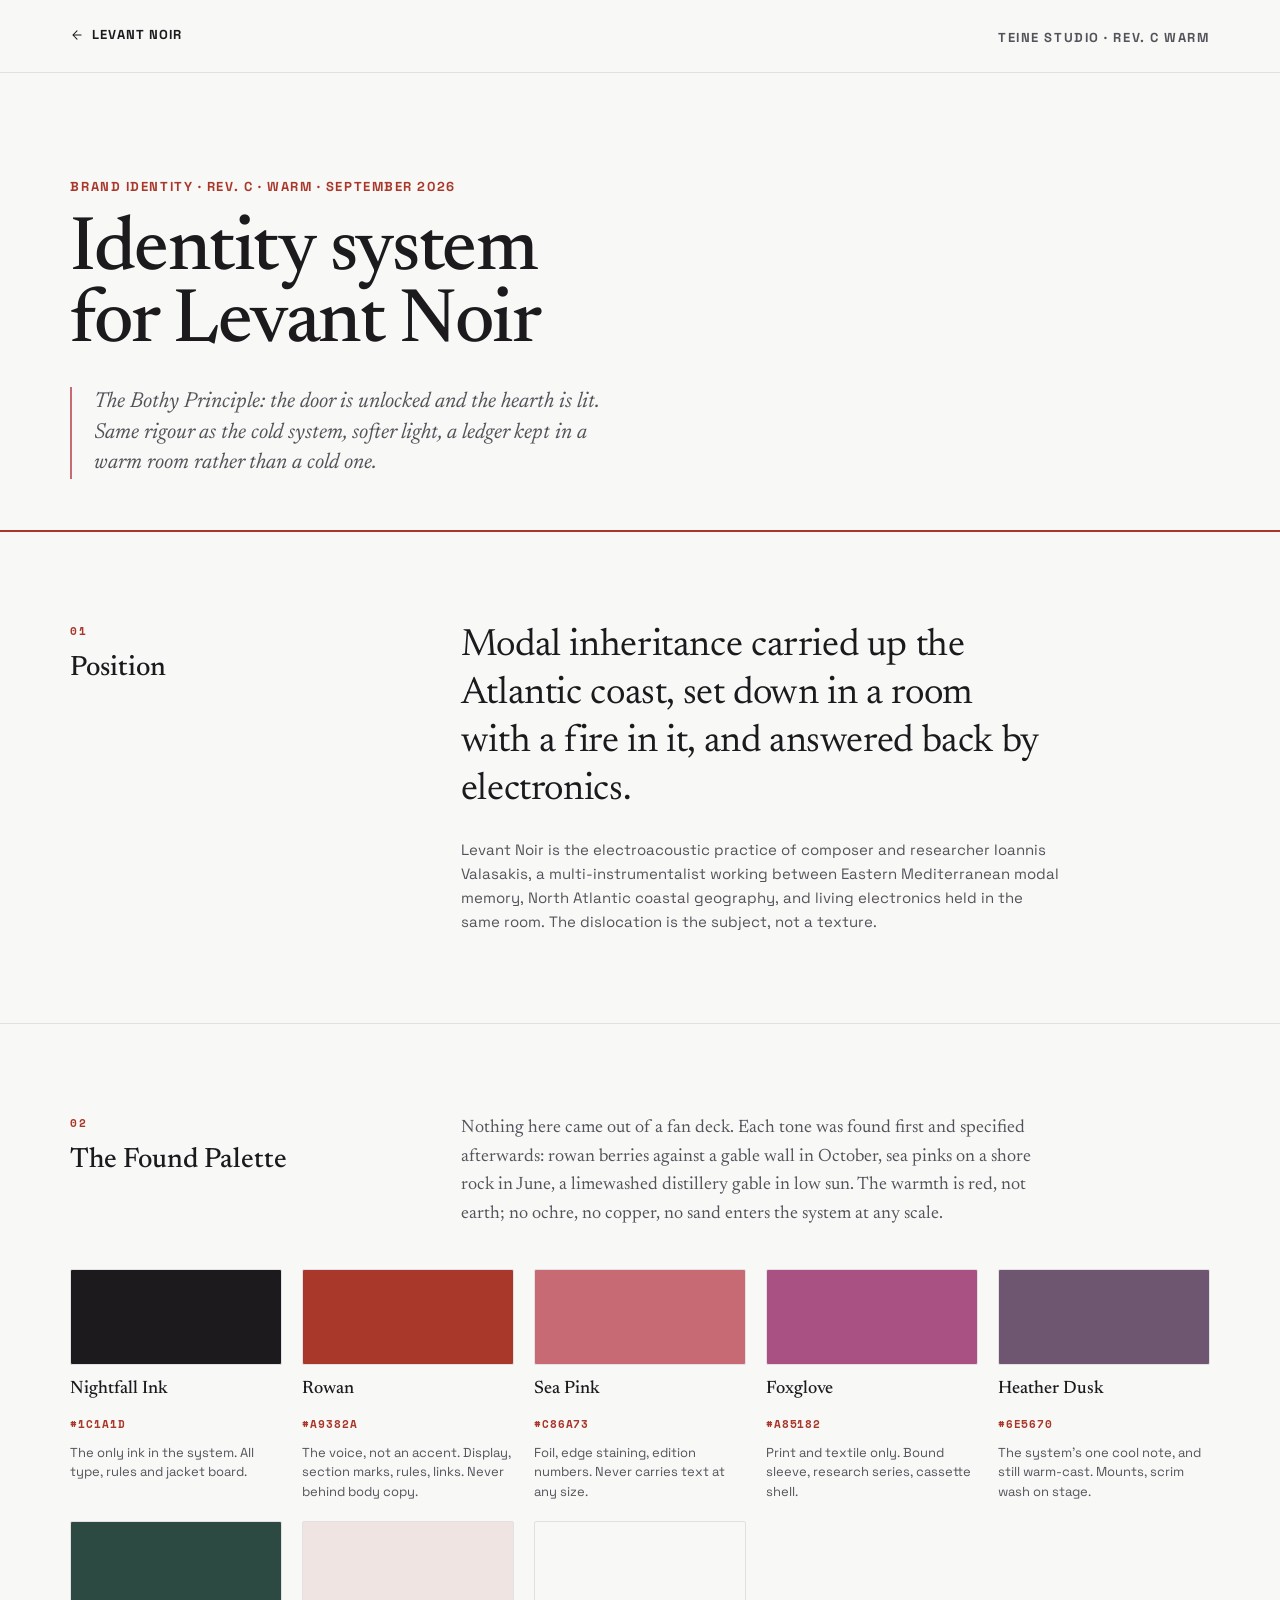
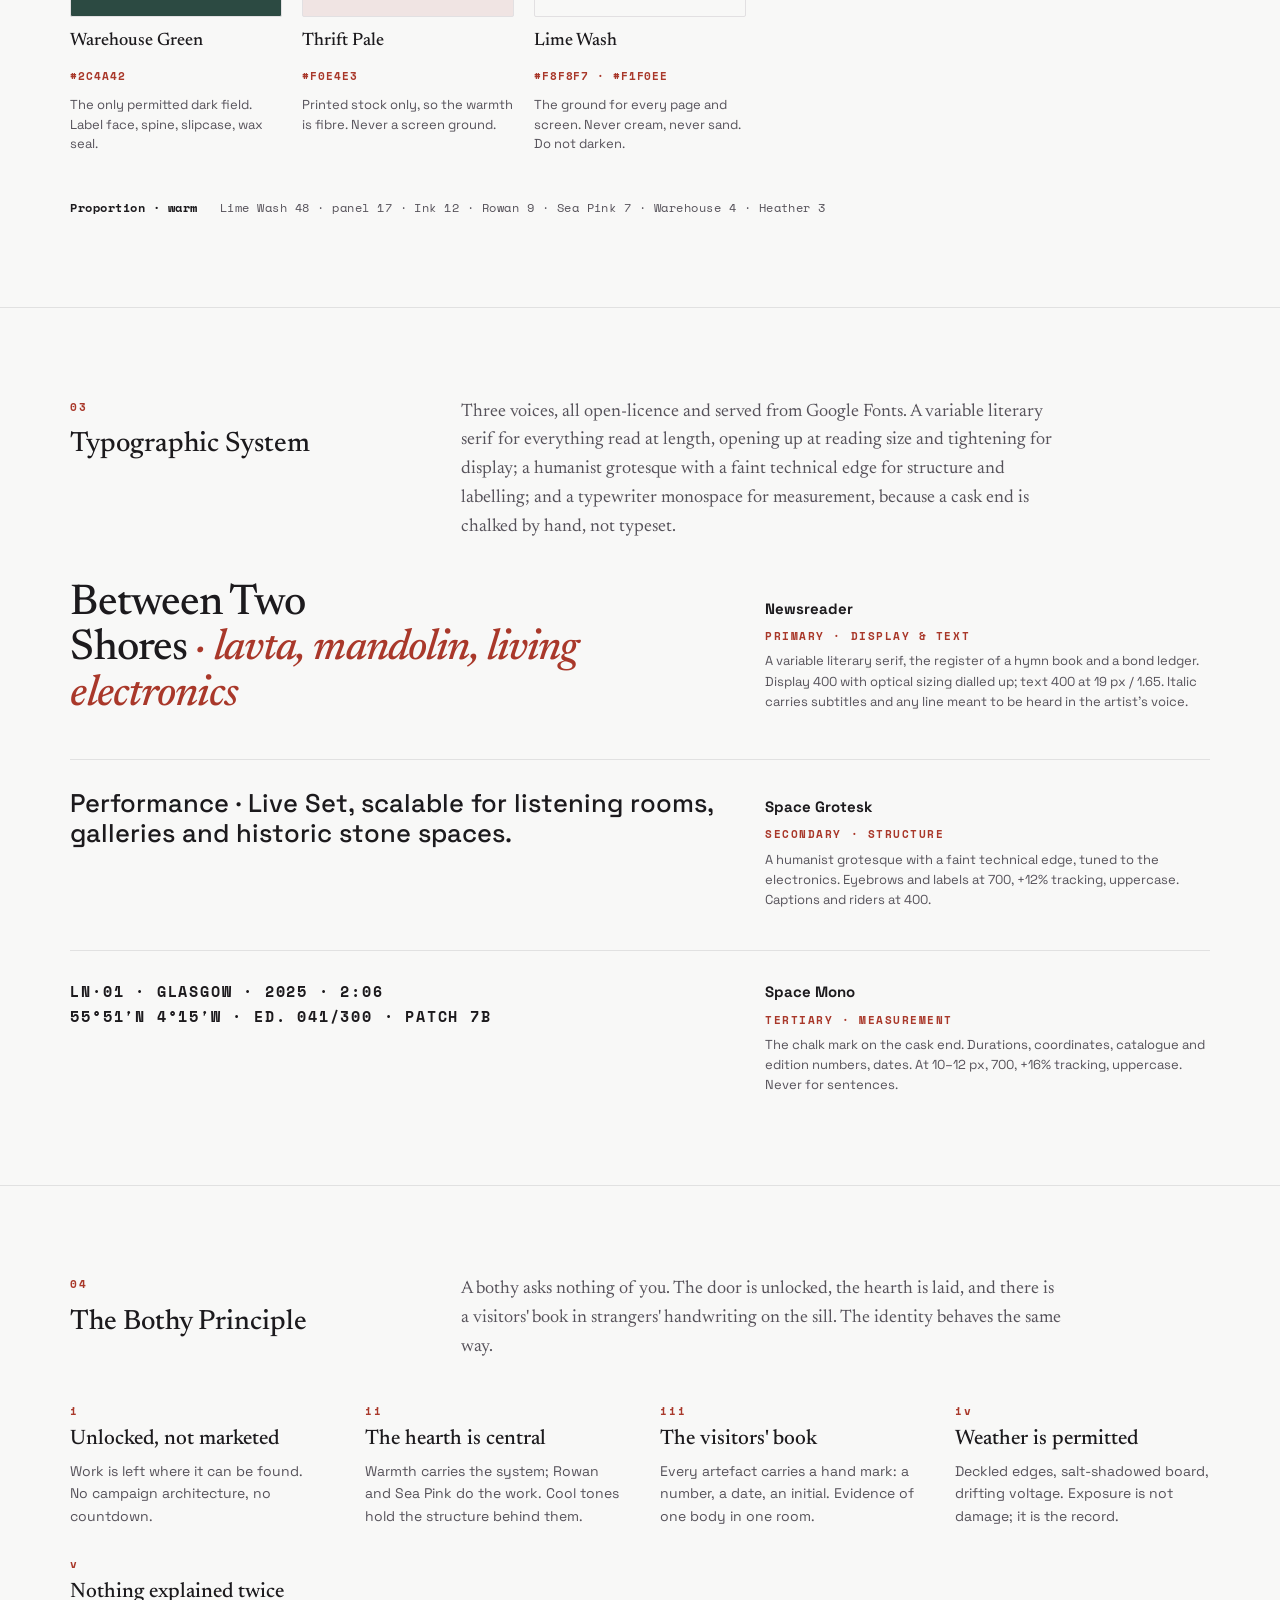
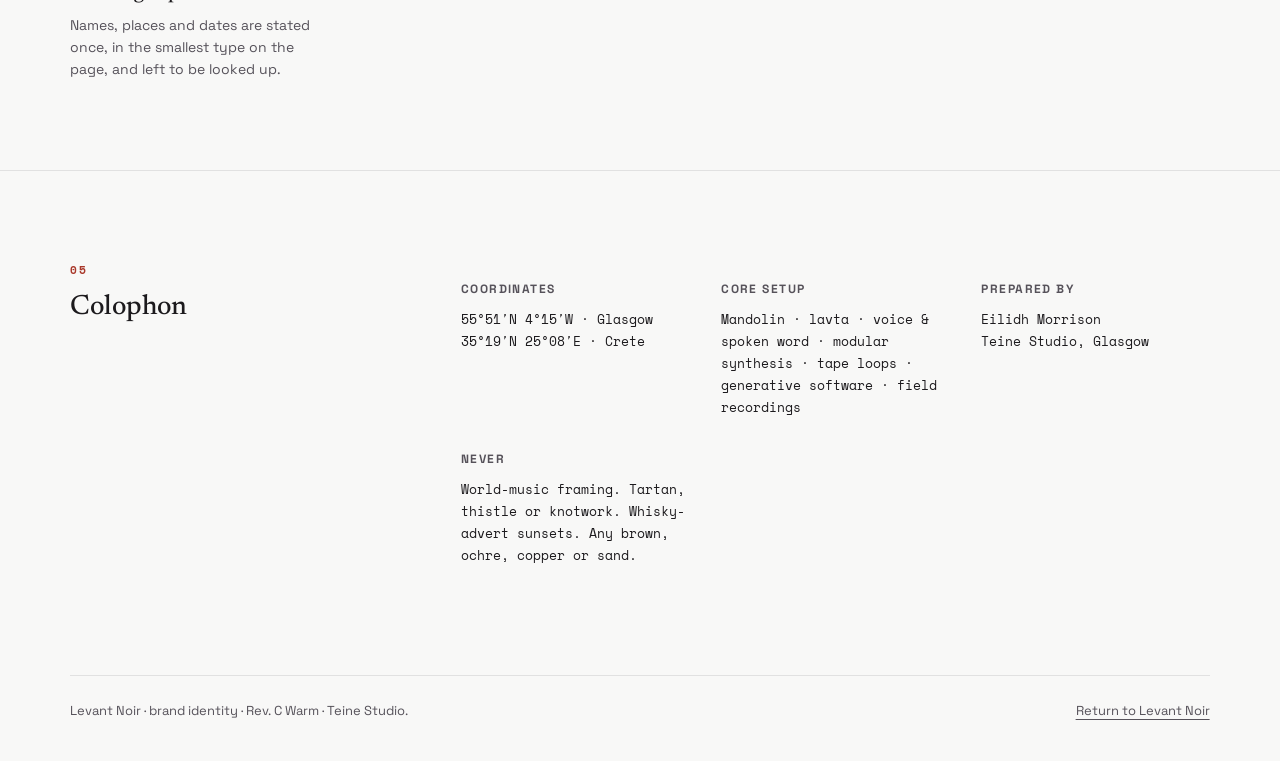
==== brand.html @ 740f7a48 "Rework identity to Teine "Rev. C Warm": palette, type, and copy Visual system (css/site.css): - Repl" ====
<!DOCTYPE html>
<html lang="en">
<head>
  <meta charset="UTF-8">
  <meta name="viewport" content="width=device-width, initial-scale=1">
  <title>Brand Identity · Rev. C Warm · Levant Noir · Teine Studio</title>
  <meta name="description" content="The Levant Noir visual identity, Rev. C 'Warm', by Teine Studio, Glasgow: the Found Palette, the typographic system, and the Bothy Principle.">
  <meta name="theme-color" content="#f8f8f7">
  <link rel="icon" href="favicon.svg" type="image/svg+xml">
  <link rel="preconnect" href="https://fonts.googleapis.com">
  <link rel="preconnect" href="https://fonts.gstatic.com" crossorigin>
  <link rel="stylesheet" href="https://fonts.googleapis.com/css2?family=Newsreader:ital,opsz,wght@0,6..72,300;0,6..72,400;0,6..72,500;1,6..72,300;1,6..72,400&family=Space+Grotesk:wght@400;500;700&family=Space+Mono:wght@400;700&display=swap">
  <link rel="stylesheet" href="css/site.css?v=5">
  <style>
    .page-brand {
      min-height: 100vh;
      display: flex;
      flex-direction: column;
    }
    .brand-header {
      padding: 24px var(--gutter);
      display: flex;
      justify-content: space-between;
      align-items: baseline;
      border-bottom: 1px solid var(--rule-subtle);
    }
    .brand-back {
      font-family: var(--sans);
      font-size: 13px;
      font-weight: 700;
      letter-spacing: 0.08em;
      text-transform: uppercase;
      display: inline-flex;
      align-items: center;
      gap: 8px;
      transition: color 0.25s ease;
    }
    .brand-back:hover { color: var(--rowan); }

    .brand-hero {
      max-width: var(--max-width);
      width: 100%;
      margin: 0 auto;
      padding: clamp(56px, 8vw, 104px) var(--gutter) clamp(36px, 4vw, 56px);
      border-bottom: 2px solid var(--rowan);
    }
    .brand-hero__title {
      font-size: clamp(40px, 6vw, 84px);
      font-weight: 500;
      line-height: 0.94;
      letter-spacing: -0.02em;
      margin-top: 18px;
      max-width: 16ch;
    }
    .brand-hero__principle {
      font-family: var(--serif);
      font-style: italic;
      font-size: clamp(19px, 1.7vw, 24px);
      line-height: 1.4;
      color: var(--ink-soft);
      max-width: 46ch;
      margin-top: 28px;
      padding-left: 22px;
      border-left: 2px solid var(--sea-pink);
    }

    .brand-section {
      max-width: var(--max-width);
      width: 100%;
      margin: 0 auto;
      padding: clamp(56px, 7vw, 96px) var(--gutter);
      display: grid;
      grid-template-columns: repeat(12, minmax(0, 1fr));
      column-gap: 32px;
      row-gap: 40px;
      border-bottom: 1px solid var(--rule-subtle);
    }
    .brand-section__aside {
      grid-column: 1 / span 3;
      display: flex;
      flex-direction: column;
      gap: 12px;
    }
    .brand-section__aside .num {
      font-family: var(--mono);
      font-size: 11px;
      font-weight: 700;
      letter-spacing: 0.16em;
      color: var(--rowan);
    }
    .brand-section__aside h2 {
      font-size: clamp(24px, 2.2vw, 30px);
      font-weight: 500;
    }
    .brand-section__body { grid-column: 5 / span 8; min-width: 0; }
    .brand-lede {
      font-size: clamp(18px, 1.4vw, 21px);
      line-height: 1.6;
      color: var(--ink-soft);
      max-width: 60ch;
    }

    /* Positioning line */
    .brand-positioning {
      grid-column: 1 / -1;
      font-size: clamp(24px, 3vw, 40px);
      line-height: 1.25;
      font-weight: 400;
      letter-spacing: -0.01em;
      max-width: 28ch;
    }
    .brand-shortform {
      grid-column: 1 / -1;
      font-family: var(--sans);
      font-size: 15px;
      line-height: 1.6;
      color: var(--muted);
      max-width: 60ch;
    }

    /* Palette */
    .swatches {
      grid-column: 1 / -1;
      display: grid;
      grid-template-columns: repeat(auto-fill, minmax(190px, 1fr));
      gap: 20px;
    }
    .swatch { display: flex; flex-direction: column; gap: 10px; }
    .swatch__chip {
      height: 96px;
      border-radius: 2px;
      border: 1px solid var(--rule);
    }
    .swatch__name {
      font-family: var(--serif);
      font-size: 18px;
      font-weight: 500;
    }
    .swatch__hex {
      font-family: var(--mono);
      font-size: 11px;
      font-weight: 700;
      letter-spacing: 0.08em;
      text-transform: uppercase;
      color: var(--rowan);
    }
    .swatch__use {
      font-family: var(--sans);
      font-size: 13px;
      line-height: 1.5;
      color: var(--muted);
    }
    .brand-proportion {
      grid-column: 1 / -1;
      font-family: var(--mono);
      font-size: 12px;
      letter-spacing: 0.04em;
      color: var(--muted);
      padding-top: 4px;
    }
    .brand-proportion b { color: var(--ink); font-weight: 700; }

    /* Typography */
    .type-voices {
      grid-column: 1 / -1;
      display: flex;
      flex-direction: column;
      gap: 40px;
    }
    .type-voice {
      display: grid;
      grid-template-columns: minmax(0, 3fr) minmax(0, 2fr);
      gap: 28px;
      align-items: baseline;
      padding-top: 28px;
      border-top: 1px solid var(--rule-subtle);
    }
    .type-voice:first-child { border-top: none; padding-top: 0; }
    .type-specimen__serif {
      font-family: var(--serif);
      font-size: clamp(30px, 3.4vw, 46px);
      font-weight: 500;
      line-height: 1.05;
      letter-spacing: -0.02em;
    }
    .type-specimen__serif em { font-style: italic; color: var(--rowan); }
    .type-specimen__grotesk {
      font-family: var(--sans);
      font-size: clamp(20px, 2vw, 26px);
      font-weight: 500;
      line-height: 1.2;
    }
    .type-specimen__mono {
      font-family: var(--mono);
      font-size: clamp(13px, 1.3vw, 15px);
      font-weight: 700;
      letter-spacing: 0.12em;
      text-transform: uppercase;
      line-height: 1.7;
    }
    .type-note { display: flex; flex-direction: column; gap: 6px; }
    .type-note__name {
      font-family: var(--sans);
      font-size: 15px;
      font-weight: 700;
    }
    .type-note__role {
      font-family: var(--mono);
      font-size: 11px;
      font-weight: 700;
      letter-spacing: 0.14em;
      text-transform: uppercase;
      color: var(--rowan);
    }
    .type-note__body {
      font-family: var(--sans);
      font-size: 13px;
      line-height: 1.55;
      color: var(--muted);
    }

    /* Principles */
    .principles {
      grid-column: 1 / -1;
      display: grid;
      grid-template-columns: repeat(auto-fill, minmax(240px, 1fr));
      gap: 28px 40px;
    }
    .principle { display: flex; flex-direction: column; gap: 8px; }
    .principle__mark {
      font-family: var(--mono);
      font-size: 11px;
      font-weight: 700;
      letter-spacing: 0.16em;
      color: var(--rowan);
    }
    .principle h3 { font-size: 21px; font-weight: 500; }
    .principle p {
      font-family: var(--sans);
      font-size: 14px;
      line-height: 1.6;
      color: var(--muted);
    }

    /* Colophon */
    .colophon {
      grid-column: 1 / -1;
      display: grid;
      grid-template-columns: repeat(auto-fill, minmax(220px, 1fr));
      gap: 32px;
    }
    .colophon dt {
      font-family: var(--sans);
      font-size: 12px;
      font-weight: 700;
      letter-spacing: 0.12em;
      text-transform: uppercase;
      color: var(--muted);
      margin-bottom: 8px;
    }
    .colophon dd {
      margin: 0;
      font-family: var(--mono);
      font-size: 13px;
      line-height: 1.7;
      color: var(--ink);
    }

    @media (max-width: 899px) {
      .brand-section { display: flex; flex-direction: column; gap: 28px; }
      .brand-section__aside, .brand-section__body { width: 100%; }
      .type-voice { grid-template-columns: 1fr; gap: 16px; }
    }
  </style>
</head>
<body class="page-brand">
  <header class="brand-header">
    <a class="brand-back" href="index.html#contact">
      <svg width="14" height="14" viewBox="0 0 24 24" fill="none" stroke="currentColor" stroke-width="1.8" stroke-linecap="round" stroke-linejoin="round" aria-hidden="true"><path d="M19 12H5M12 19l-7-7 7-7"/></svg>
      <span>Levant Noir</span>
    </a>
    <span class="label">Teine Studio · Rev. C Warm</span>
  </header>

  <main>
    <div class="brand-hero">
      <p class="label" style="color: var(--rowan);">Brand Identity · Rev. C · Warm · September 2026</p>
      <h1 class="brand-hero__title">Identity system for Levant Noir</h1>
      <p class="brand-hero__principle">The Bothy Principle: the door is unlocked and the hearth is lit. Same rigour as the cold system, softer light, a ledger kept in a warm room rather than a cold one.</p>
    </div>

    <section class="brand-section" aria-labelledby="position-heading">
      <div class="brand-section__aside">
        <span class="num">01</span>
        <h2 id="position-heading">Position</h2>
      </div>
      <div class="brand-section__body" style="display: flex; flex-direction: column; gap: 24px;">
        <p class="brand-positioning">Modal inheritance carried up the Atlantic coast, set down in a room with a fire in it, and answered back by electronics.</p>
        <p class="brand-shortform">Levant Noir is the electroacoustic practice of composer and researcher Ioannis Valasakis, a multi-instrumentalist working between Eastern Mediterranean modal memory, North Atlantic coastal geography, and living electronics held in the same room. The dislocation is the subject, not a texture.</p>
      </div>
    </section>

    <section class="brand-section" aria-labelledby="palette-heading">
      <div class="brand-section__aside">
        <span class="num">02</span>
        <h2 id="palette-heading">The Found Palette</h2>
      </div>
      <div class="brand-section__body">
        <p class="brand-lede">Nothing here came out of a fan deck. Each tone was found first and specified afterwards: rowan berries against a gable wall in October, sea pinks on a shore rock in June, a limewashed distillery gable in low sun. The warmth is red, not earth; no ochre, no copper, no sand enters the system at any scale.</p>
      </div>

      <div class="swatches">
        <div class="swatch">
          <div class="swatch__chip" style="background: #1c1a1d;"></div>
          <p class="swatch__name">Nightfall Ink</p>
          <p class="swatch__hex">#1C1A1D</p>
          <p class="swatch__use">The only ink in the system. All type, rules and jacket board.</p>
        </div>
        <div class="swatch">
          <div class="swatch__chip" style="background: #a9382a;"></div>
          <p class="swatch__name">Rowan</p>
          <p class="swatch__hex">#A9382A</p>
          <p class="swatch__use">The voice, not an accent. Display, section marks, rules, links. Never behind body copy.</p>
        </div>
        <div class="swatch">
          <div class="swatch__chip" style="background: #c86a73;"></div>
          <p class="swatch__name">Sea Pink</p>
          <p class="swatch__hex">#C86A73</p>
          <p class="swatch__use">Foil, edge staining, edition numbers. Never carries text at any size.</p>
        </div>
        <div class="swatch">
          <div class="swatch__chip" style="background: #a85182;"></div>
          <p class="swatch__name">Foxglove</p>
          <p class="swatch__hex">#A85182</p>
          <p class="swatch__use">Print and textile only. Bound sleeve, research series, cassette shell.</p>
        </div>
        <div class="swatch">
          <div class="swatch__chip" style="background: #6e5670;"></div>
          <p class="swatch__name">Heather Dusk</p>
          <p class="swatch__hex">#6E5670</p>
          <p class="swatch__use">The system's one cool note, and still warm-cast. Mounts, scrim wash on stage.</p>
        </div>
        <div class="swatch">
          <div class="swatch__chip" style="background: #2c4a42;"></div>
          <p class="swatch__name">Warehouse Green</p>
          <p class="swatch__hex">#2C4A42</p>
          <p class="swatch__use">The only permitted dark field. Label face, spine, slipcase, wax seal.</p>
        </div>
        <div class="swatch">
          <div class="swatch__chip" style="background: #f0e4e3;"></div>
          <p class="swatch__name">Thrift Pale</p>
          <p class="swatch__hex">#F0E4E3</p>
          <p class="swatch__use">Printed stock only, so the warmth is fibre. Never a screen ground.</p>
        </div>
        <div class="swatch">
          <div class="swatch__chip" style="background: #f8f8f7;"></div>
          <p class="swatch__name">Lime Wash</p>
          <p class="swatch__hex">#F8F8F7 · #F1F0EE</p>
          <p class="swatch__use">The ground for every page and screen. Never cream, never sand. Do not darken.</p>
        </div>
      </div>

      <p class="brand-proportion"><b>Proportion · warm</b> &nbsp; Lime Wash 48 · panel 17 · Ink 12 · Rowan 9 · Sea Pink 7 · Warehouse 4 · Heather 3</p>
    </section>

    <section class="brand-section" aria-labelledby="type-heading">
      <div class="brand-section__aside">
        <span class="num">03</span>
        <h2 id="type-heading">Typographic System</h2>
      </div>
      <div class="brand-section__body">
        <p class="brand-lede">Three voices, all open-licence and served from Google Fonts. A variable literary serif for everything read at length, opening up at reading size and tightening for display; a humanist grotesque with a faint technical edge for structure and labelling; and a typewriter monospace for measurement, because a cask end is chalked by hand, not typeset.</p>
      </div>

      <div class="type-voices">
        <div class="type-voice">
          <p class="type-specimen__serif">Between Two<br>Shores <em>· lavta, mandolin, living electronics</em></p>
          <div class="type-note">
            <p class="type-note__name">Newsreader</p>
            <p class="type-note__role">Primary · Display &amp; Text</p>
            <p class="type-note__body">A variable literary serif, the register of a hymn book and a bond ledger. Display 400 with optical sizing dialled up; text 400 at 19 px / 1.65. Italic carries subtitles and any line meant to be heard in the artist's voice.</p>
          </div>
        </div>
        <div class="type-voice">
          <p class="type-specimen__grotesk">Performance · Live Set, scalable for listening rooms, galleries and historic stone spaces.</p>
          <div class="type-note">
            <p class="type-note__name">Space Grotesk</p>
            <p class="type-note__role">Secondary · Structure</p>
            <p class="type-note__body">A humanist grotesque with a faint technical edge, tuned to the electronics. Eyebrows and labels at 700, +12% tracking, uppercase. Captions and riders at 400.</p>
          </div>
        </div>
        <div class="type-voice">
          <p class="type-specimen__mono">LN·01 · GLASGOW · 2025 · 2:06<br>55°51′N 4°15′W · ED. 041/300 · PATCH 7B</p>
          <div class="type-note">
            <p class="type-note__name">Space Mono</p>
            <p class="type-note__role">Tertiary · Measurement</p>
            <p class="type-note__body">The chalk mark on the cask end. Durations, coordinates, catalogue and edition numbers, dates. At 10–12 px, 700, +16% tracking, uppercase. Never for sentences.</p>
          </div>
        </div>
      </div>
    </section>

    <section class="brand-section" aria-labelledby="principles-heading">
      <div class="brand-section__aside">
        <span class="num">04</span>
        <h2 id="principles-heading">The Bothy Principle</h2>
      </div>
      <div class="brand-section__body">
        <p class="brand-lede">A bothy asks nothing of you. The door is unlocked, the hearth is laid, and there is a visitors' book in strangers' handwriting on the sill. The identity behaves the same way.</p>
      </div>

      <div class="principles">
        <div class="principle">
          <span class="principle__mark">i</span>
          <h3>Unlocked, not marketed</h3>
          <p>Work is left where it can be found. No campaign architecture, no countdown.</p>
        </div>
        <div class="principle">
          <span class="principle__mark">ii</span>
          <h3>The hearth is central</h3>
          <p>Warmth carries the system; Rowan and Sea Pink do the work. Cool tones hold the structure behind them.</p>
        </div>
        <div class="principle">
          <span class="principle__mark">iii</span>
          <h3>The visitors' book</h3>
          <p>Every artefact carries a hand mark: a number, a date, an initial. Evidence of one body in one room.</p>
        </div>
        <div class="principle">
          <span class="principle__mark">iv</span>
          <h3>Weather is permitted</h3>
          <p>Deckled edges, salt-shadowed board, drifting voltage. Exposure is not damage; it is the record.</p>
        </div>
        <div class="principle">
          <span class="principle__mark">v</span>
          <h3>Nothing explained twice</h3>
          <p>Names, places and dates are stated once, in the smallest type on the page, and left to be looked up.</p>
        </div>
      </div>
    </section>

    <section class="brand-section" aria-labelledby="colophon-heading" style="border-bottom: none;">
      <div class="brand-section__aside">
        <span class="num">05</span>
        <h2 id="colophon-heading">Colophon</h2>
      </div>
      <div class="brand-section__body">
        <dl class="colophon">
          <div>
            <dt>Coordinates</dt>
            <dd>55°51′N 4°15′W · Glasgow<br>35°19′N 25°08′E · Crete</dd>
          </div>
          <div>
            <dt>Core setup</dt>
            <dd>Mandolin · lavta · voice &amp; spoken word · modular synthesis · tape loops · generative software · field recordings</dd>
          </div>
          <div>
            <dt>Prepared by</dt>
            <dd>Eilidh Morrison<br>Teine Studio, Glasgow</dd>
          </div>
          <div>
            <dt>Never</dt>
            <dd>World-music framing. Tartan, thistle or knotwork. Whisky-advert sunsets. Any brown, ochre, copper or sand.</dd>
          </div>
        </dl>
      </div>
    </section>
  </main>

  <footer class="footer" style="margin-top: auto; border-top: 1px solid var(--rule-subtle);">
    <p>Levant Noir · brand identity · Rev. C Warm · Teine Studio.</p>
    <a href="index.html" style="text-decoration: underline; text-underline-offset: 4px;">Return to Levant Noir</a>
  </footer>
</body>
</html>
---- css/site.css ----
/* levantnoir.scot: Teine Studio identity, Rev. C "Warm", the Found Palette.
   Limewash ground (never cream), Rowan red as the voice (never earth/copper/amber),
   Sea Pink for edges only, Heather the one cool note, Warehouse Green the sole dark field.
   Newsreader for reading, Space Grotesk for structure, Space Mono for the cask-end mark.
   Every colour is a token below; the sub-pages inherit the same system. */

:root {
  /* The Found Palette */
  --limewash: #f8f8f7;   /* page & screen ground; do not darken */
  --panel:    #f1f0ee;   /* panels */
  --ink:      #1c1a1d;   /* Nightfall Ink, the only ink in the system */
  --ink-soft: #56525a;   /* body-muted, at the contrast floor on limewash */
  --muted:    #56525a;
  --rowan:      #a9382a; /* the system's voice: display, rules, links (never behind body) */
  --rowan-deep: #8f2e22;
  --sea-pink:   #c86a73; /* edge staining, edition numbers; never carries text */
  --heather:    #6e5670; /* the one cool note */
  --warehouse:  #2c4a42; /* the only permitted dark field (chrome / print) */
  --rule:        #e2e0e2;
  --rule-subtle: rgba(28, 26, 29, 0.10);

  /* On-image tones (hero type over the shore photograph) */
  --on-image:       #f5f3f1;
  --on-image-muted: #d8d3cf;

  /* Back-compat aliases so writing.html and wudd.html inherit the warm system */
  --paper:      var(--limewash);
  --paper-tint: var(--panel);
  --rust:       var(--rowan);
  --rust-deep:  var(--rowan-deep);
  --copper:      var(--rowan);
  --copper-deep: var(--rowan-deep);
  --copper-glow: rgba(169, 56, 42, 0.16);
  --dark-ink:    var(--on-image);
  --dark-muted:  var(--on-image-muted);
  --dark-accent: var(--rowan);

  --serif: 'Newsreader', 'Iowan Old Style', 'Palatino Linotype', Georgia, serif;
  --sans:  'Space Grotesk', 'Helvetica Neue', Arial, sans-serif;
  --mono:  'Space Mono', ui-monospace, 'Courier New', monospace;
  --gutter: clamp(24px, 5.5vw, 80px);
  --measure: 66ch;
  --max-width: 1360px;
}

* { box-sizing: border-box; }
html { scroll-padding-top: 24px; }
@media (prefers-reduced-motion: no-preference) { html { scroll-behavior: smooth; } }

body {
  margin: 0;
  background: var(--limewash);
  color: var(--ink);
  font-family: var(--serif);
  font-size: 19px;
  line-height: 1.65;
  -webkit-font-smoothing: antialiased;
  font-variation-settings: 'opsz' 20;
}
body.has-player { padding-bottom: 96px; }

a { color: inherit; text-decoration: none; }
a:hover { color: var(--rust-deep); }
:focus-visible { outline: 2px solid var(--rust-deep); outline-offset: 3px; border-radius: 2px; }
h1, h2, h3 { margin: 0; font-weight: 400; line-height: 1.15; text-wrap: balance; }
p { margin: 0; }
ul, ol { margin: 0; padding: 0; list-style: none; }
em { font-style: italic; }
svg { display: block; }

.skip {
  position: absolute; left: 16px; top: -60px; z-index: 50;
  padding: 10px 14px; background: var(--ink); color: var(--paper);
  font-family: var(--sans); font-size: 14px;
}
.skip:focus { top: 16px; }

.visually-hidden {
  position: absolute !important; width: 1px; height: 1px; overflow: hidden;
  clip: rect(0 0 0 0); clip-path: inset(50%); white-space: nowrap;
}

.label {
  font-family: var(--sans); font-size: 13px; font-weight: 700;
  letter-spacing: 0.12em; text-transform: uppercase; color: var(--muted);
}
.meta, .note {
  font-family: var(--sans); font-size: 13px; line-height: 1.5; color: var(--muted);
  font-variant-numeric: tabular-nums;
}
.meta a { text-decoration: underline; text-underline-offset: 3px; }
.body { font-family: var(--sans); font-size: 15px; line-height: 1.6; color: var(--ink-soft); max-width: var(--measure); }
.wt { font-style: italic; color: var(--muted); }

/* Hero */
.hero {
  position: relative;
  height: clamp(480px, 64vw, 720px);
  color: var(--dark-ink);
  display: flex; flex-direction: column; justify-content: space-between;
  padding: 24px var(--gutter) clamp(28px, 4.5vw, 48px);
  isolation: isolate;
}
.hero__picture, .hero__picture img {
  position: absolute; inset: 0; width: 100%; height: 100%;
}
.hero__picture img { object-fit: cover; object-position: 50% 55%; z-index: -2; }
.hero::before {
  content: ''; position: absolute; inset: 0; z-index: -1; pointer-events: none;
  background:
    linear-gradient(to bottom, rgba(20, 18, 16, 0.52) 0%, rgba(20, 18, 16, 0.18) 28%, transparent 52%),
    linear-gradient(to top, rgba(20, 18, 16, 0.75) 0%, rgba(20, 18, 16, 0.28) 45%, transparent 72%);
}
.hero::after {
  content: ''; position: absolute; inset: 0; z-index: -1; pointer-events: none; opacity: 0.22; mix-blend-mode: multiply;
  background-image: url("data:image/svg+xml;utf8,<svg xmlns='http://www.w3.org/2000/svg' width='220' height='220'><filter id='n'><feTurbulence type='fractalNoise' baseFrequency='0.9' numOctaves='2' stitchTiles='stitch'/><feColorMatrix values='0 0 0 0 0.2 0 0 0 0 0.18 0 0 0 0 0.16 0 0 0 0.6 0'/></filter><rect width='100%' height='100%' filter='url(%23n)'/></svg>");
}
.hero__nav {
  display: flex; justify-content: space-between; align-items: baseline; gap: 20px;
  font-family: var(--sans); font-size: 13px; font-weight: 500; letter-spacing: 0.08em;
}
.hero__site, .hero__links a {
  text-shadow: 0 1px 3px rgba(0, 0, 0, 0.45);
}
.hero__links { display: flex; gap: clamp(14px, 2.4vw, 28px); flex-wrap: wrap; justify-content: flex-end; }
.hero__nav a:hover { color: var(--dark-accent); }
.hero__name h1 {
  font-size: clamp(64px, 9.5vw, 128px); line-height: 0.9; letter-spacing: -0.025em;
  font-variation-settings: 'opsz' 72;
  text-shadow: 0 2px 8px rgba(0, 0, 0, 0.35);
}
.hero__role {
  margin-top: 16px; font-family: var(--sans); font-size: 13px; letter-spacing: 0.1em;
  text-transform: uppercase; color: var(--dark-ink); font-weight: 500;
  text-shadow: 0 1px 4px rgba(0, 0, 0, 0.5);
}

/* Sections */
.sec {
  padding: 0 var(--gutter);
  margin-top: clamp(64px, 8vw, 112px);
  display: grid;
  grid-template-columns: repeat(12, minmax(0, 1fr));
  column-gap: 28px;
  row-gap: 32px;
}
.sec__aside { grid-column: 1 / span 3; display: flex; flex-direction: column; gap: 12px; }
.sec__main { grid-column: 6 / span 7; display: flex; flex-direction: column; gap: 24px; }
.sec__side { grid-column: 10 / span 3; display: flex; flex-direction: column; gap: 12px; }
.sec__title { font-size: 30px; font-variation-settings: 'opsz' 30; }
.sec__title--large { font-size: clamp(26px, 2.4vw, 34px); font-variation-settings: 'opsz' 34; }

.statement {
  grid-column: 1 / span 7;
  font-size: clamp(28px, 2.9vw, 42px); line-height: 1.25; font-weight: 400;
  font-variation-settings: 'opsz' 40; letter-spacing: -0.01em; text-wrap: pretty;
}
.first { grid-column: 9 / span 4; display: flex; flex-direction: column; gap: 14px; padding-top: 10px; }
.first__row { display: flex; align-items: center; gap: 14px; }
.first__title { font-size: 24px; line-height: 1.1; }

.play {
  width: 44px; height: 44px; flex: none; border-radius: 50%;
  border: 1.5px solid var(--ink); background: transparent; color: var(--ink);
  display: flex; align-items: center; justify-content: center; cursor: pointer; padding: 0;
  transition: all 0.25s ease;
}
.play svg { fill: currentColor; }
.play .icon-pause { display: none; }
.play[aria-pressed="true"] .icon-play { display: none; }
.play[aria-pressed="true"] .icon-pause { display: block; }
.play:hover { border-color: var(--rust); color: var(--rust); transform: scale(1.05); }
.play--accent { width: 52px; height: 52px; background: var(--rust); border-color: var(--rust); color: var(--paper); }
.play--accent:hover { background: var(--rust-deep); border-color: var(--rust-deep); color: var(--paper); }
.play--pending { border-style: dashed; border-color: #a49a8a; cursor: default; }

/* Listening room */
.tracks { grid-column: 4 / span 9; display: flex; flex-direction: column; border-bottom: 1px solid var(--rule-subtle); }
.track {
  display: grid; grid-template-columns: 32px 44px 1.8fr 1.1fr 0.7fr; gap: 20px; align-items: start;
  padding: 22px 0; border-top: 1px solid var(--rule-subtle);
  transition: background 0.25s ease;
}
.track__idx { font-family: var(--mono); font-size: 11px; font-weight: 700; color: var(--muted); letter-spacing: 0.14em; text-transform: uppercase; padding-top: 15px; }
.track__body { display: flex; flex-direction: column; gap: 6px; }
.track__title { font-size: 24px; font-variation-settings: 'opsz' 24; display: inline-flex; align-items: center; }
.track-wave {
  display: none; align-items: flex-end; gap: 2px; height: 12px; margin-left: 10px; vertical-align: middle;
}
.track.is-playing .track-wave { display: inline-flex; }
.wave-bar {
  width: 2px; background: var(--rust); border-radius: 1px;
  animation: wave-bounce 1.2s ease-in-out infinite alternate;
}
.wave-bar:nth-child(1) { height: 4px; animation-delay: 0s; }
.wave-bar:nth-child(2) { height: 12px; animation-delay: 0.25s; }
.wave-bar:nth-child(3) { height: 7px; animation-delay: 0.45s; }
@keyframes wave-bounce {
  0% { height: 3px; }
  100% { height: 13px; }
}
.track__desc { font-family: var(--sans); font-size: 13.5px; line-height: 1.55; color: var(--ink-soft); }
.track__method { font-family: var(--mono); font-size: 12px; line-height: 1.55; color: var(--muted); padding-top: 6px; }
.track__tech { font-family: var(--mono); font-size: 11.5px; line-height: 1.55; color: var(--muted); padding-top: 6px; }
.track__tech summary { cursor: pointer; font-family: var(--sans); font-size: 11px; font-weight: 500; letter-spacing: 0.08em; text-transform: uppercase; color: var(--rust-deep); list-style: none; user-select: none; }
.track__tech summary::-webkit-details-marker { display: none; }
.track__tech summary::before { content: '+ '; font-family: var(--mono); }
.track__tech[open] summary::before { content: '− '; }
.track__tech p { margin-top: 6px; }
.track__meta { font-family: var(--mono); font-size: 11px; font-weight: 700; letter-spacing: 0.1em; text-transform: uppercase; color: var(--muted); text-align: right; font-variant-numeric: tabular-nums; padding-top: 8px; white-space: nowrap; }
.track.is-playing .track__title { color: var(--rust); }

/* Performance */
.figure { grid-column: 1 / span 4; margin: 0; position: relative; }
.figure img { display: block; width: 100%; height: auto; }
.figure figcaption { margin-top: 10px; }
.list { display: flex; flex-direction: column; border-bottom: 1px solid var(--rule-subtle); }
.list__row { display: flex; justify-content: space-between; align-items: baseline; gap: 24px; padding: 14px 0; border-top: 1px solid var(--rule-subtle); font-size: 20px; }

/* Writing Chamber - Nocturne. Re-lit for Rev. C: dark screen grounds are prohibited,
   so the chamber sits on the panel tone, kept warm by a Rowan hairline and a
   Sea Pink edge-stain down the lead column (the printed insert's stained edge). */
.sec-chamber {
  margin-top: clamp(72px, 9vw, 120px);
  background: var(--panel);
  color: var(--ink);
  padding: clamp(64px, 8vw, 112px) var(--gutter);
  border-top: 2px solid var(--rowan);
  border-bottom: 1px solid var(--rule);
  position: relative;
}
.chamber__grid {
  display: grid; grid-template-columns: repeat(12, minmax(0, 1fr));
  column-gap: 32px; row-gap: 36px; max-width: var(--max-width); margin: 0 auto;
  position: relative; z-index: 1;
}
.chamber__aside { grid-column: 1 / span 4; display: flex; flex-direction: column; gap: 14px; }
.chamber__lead {
  grid-column: 6 / span 7; display: flex; flex-direction: column; gap: 28px;
  padding-left: 26px; border-left: 2px solid var(--sea-pink);
}
/* A held silence is a single Rowan rule above the quote. */
.chamber__quote {
  font-size: clamp(22px, 2.3vw, 32px); line-height: 1.35; font-weight: 400;
  color: var(--ink); font-style: italic; letter-spacing: -0.01em;
}
.chamber__quote::before {
  content: ''; display: block; width: 48px; height: 2px;
  background: var(--rowan); margin-bottom: 22px;
}
.chamber__meta {
  display: flex; align-items: center; gap: 14px;
  font-family: var(--mono); font-size: 11px; font-weight: 700; letter-spacing: 0.14em;
  color: var(--rowan); text-transform: uppercase;
}
.chamber__body {
  font-family: var(--sans); font-size: 15px; line-height: 1.65;
  color: var(--muted); max-width: 56ch;
}
.chamber__action { display: flex; align-items: center; gap: 24px; padding-top: 10px; }
.chamber__btn {
  display: inline-flex; align-items: center; gap: 12px;
  padding: 14px 22px; background: var(--rowan); color: var(--limewash);
  font-family: var(--sans); font-size: 14px; font-weight: 700; letter-spacing: 0.04em;
  border-radius: 2px; transition: all 0.25s ease;
}
.chamber__btn:hover {
  background: var(--rowan-deep); color: var(--limewash);
  transform: translateY(-1px); box-shadow: 0 4px 16px var(--copper-glow);
}

/* Primary action: Rowan fill, the system's one loud button */
.button {
  display: inline-flex; align-items: center; gap: 10px;
  padding: 13px 22px; background: var(--rowan); color: var(--limewash);
  font-family: var(--sans); font-size: 14px; font-weight: 700; letter-spacing: 0.02em;
  border-radius: 2px; transition: all 0.25s ease;
}
.button:hover { background: var(--rowan-deep); color: var(--limewash); transform: translateY(-1px); }
.button svg { stroke: currentColor; }

/* About */
.bio { grid-column: 4 / span 8; display: flex; flex-direction: column; gap: 18px; max-width: 68ch; }
.bio p { font-size: clamp(17px, 1.25vw, 19.5px); line-height: 1.65; font-weight: 300; color: var(--ink-soft); }

/* Enquiries */
.contact__content {
  grid-column: 4 / span 9;
  display: flex;
  flex-direction: column;
  min-width: 0;
  width: 100%;
}
.contact__intro {
  font-family: var(--sans);
  font-size: 17px;
  line-height: 1.6;
  color: var(--ink);
  margin-bottom: 24px;
  max-width: var(--measure);
}
.enquiries {
  width: 100%;
  min-width: 0;
  display: grid;
  grid-template-columns: repeat(2, minmax(0, 1fr));
  column-gap: clamp(24px, 3.5vw, 48px);
}
.enq {
  display: flex;
  flex-direction: column;
  gap: 4px;
  padding: 18px 0;
  border-top: 1px solid var(--rule-subtle);
  font-size: clamp(18px, 1.4vw, 20px);
  min-width: 0;
  overflow-wrap: break-word;
  word-break: break-word;
}
.enq > a {
  text-decoration: underline;
  text-decoration-thickness: 1px;
  text-underline-offset: 4px;
  text-decoration-color: var(--rule);
  overflow-wrap: break-word;
  word-break: break-word;
}
.enq > a:hover { text-decoration-color: currentColor; }
.enq:nth-last-child(-n+2) { border-bottom: 1px solid var(--rule-subtle); }

.footer {
  margin: clamp(64px, 8vw, 112px) var(--gutter) 40px;
  display: flex; justify-content: space-between; flex-wrap: wrap; gap: 8px 32px;
  font-family: var(--sans); font-size: 13px; color: var(--muted);
  border-top: 1px solid var(--rule-subtle);
  padding-top: 24px;
}

/* Persistent player */
.player {
  position: fixed; left: var(--gutter); right: var(--gutter); bottom: 20px; z-index: 40;
  display: flex; align-items: center; gap: 16px;
  padding: 10px 18px 10px 12px;
  background: rgba(44, 74, 66, 0.94);
  color: var(--on-image);
  border-radius: 999px;
  border: 1px solid rgba(255, 255, 255, 0.10);
  font-family: var(--sans); font-size: 13px;
  box-shadow: 0 16px 36px rgba(0, 0, 0, 0.28), inset 0 1px 0 rgba(255, 255, 255, 0.08);
  backdrop-filter: blur(20px);
  -webkit-backdrop-filter: blur(20px);
}
.player[hidden] { display: none; }
.player__toggle, .player__stop {
  background: transparent; border: 0; color: inherit; cursor: pointer; font: inherit; padding: 0;
}
.player__toggle { width: 36px; height: 36px; border-radius: 50%; display: flex; align-items: center; justify-content: center; flex: none; background: rgba(239, 233, 221, 0.1); }
.player__toggle svg { fill: currentColor; }
.player__toggle .icon-play { display: none; }
.player.is-paused .player__toggle .icon-play { display: block; }
.player.is-paused .player__toggle .icon-pause { display: none; }
.player__title { flex: 0 1 auto; white-space: nowrap; overflow: hidden; text-overflow: ellipsis; }
.player__time { flex: none; font-variant-numeric: tabular-nums; color: var(--dark-muted); }
.player__progress { flex: 1 1 80px; height: 1px; background: rgba(245, 243, 241, 0.28); position: relative; }
.player__bar { position: absolute; left: 0; top: -1px; height: 3px; width: 0%; background: var(--rowan); }
.player__link { flex: none; color: var(--dark-muted); text-decoration: underline; text-underline-offset: 3px; }
.player__link:hover { color: var(--dark-ink); }
.player__stop { flex: none; padding: 6px 12px; border-radius: 999px; border: 1px solid rgba(239, 233, 221, 0.35); }
.player__stop:hover { border-color: var(--dark-ink); }
.player.is-failed .player__progress, .player.is-failed .player__time, .player.is-failed .player__toggle { display: none; }
.player.is-failed .player__title { white-space: normal; flex: 1 1 auto; max-width: none; }
.player.is-failed .player__link { display: inline; color: var(--dark-ink); }
.player.is-failed { border-radius: 20px; }
.sc-host { position: absolute; width: 1px; height: 1px; overflow: hidden; left: -9999px; top: 0; }
.sc-host iframe { width: 300px; height: 80px; border: 0; }

/* Phone and small tablet */
@media (max-width: 899px) {
  .sec, .wudd { display: flex; flex-direction: column; gap: 20px; }
  .statement { font-size: clamp(26px, 6.8vw, 34px); }
  .first { padding-top: 8px; }
  .sec__aside, .sec__main, .sec__side, .figure, .tracks, .essays, .bio, .contact__content, .enquiries { width: 100%; min-width: 0; }
  .sec__title { font-size: 26px; }
  .chamber__grid { display: flex; flex-direction: column; gap: 24px; }
  .chamber__aside, .chamber__lead { width: 100%; }
  .track { grid-template-columns: 28px 44px 1fr; gap: 12px 14px; }
  .track__desc { grid-column: 3; }
  .track__method, .track__tech { grid-column: 3; padding-top: 0; }
  .track__meta { grid-column: 3; text-align: left; padding-top: 0; white-space: normal; }
  .figure img { max-height: 420px; object-fit: cover; }
  .contact__content { width: 100%; min-width: 0; }
  .enquiries { display: flex; flex-direction: column; width: 100%; }
  .enq { font-size: 19px; width: 100%; }
  .enq:nth-last-child(-n+2) { border-bottom: 0; }
  .enq:last-child { border-bottom: 1px solid var(--rule-subtle); }
  .hero__links { gap: 14px; }
  .player { left: 12px; right: 12px; bottom: 12px; gap: 10px; }
  .player__link { display: none; }
}
@media (max-width: 480px) {
  .hero__site { display: none; }
  .hero__nav { justify-content: flex-start; }
  .hero__links { justify-content: flex-start; gap: 14px; font-size: 13px; }
  .hero__picture img { object-position: 30% 55%; }
  .hero::before {
    background:
      linear-gradient(to bottom, rgba(20, 18, 16, 0.5) 0%, rgba(20, 18, 16, 0.15) 26%, transparent 48%),
      linear-gradient(to top, rgba(20, 18, 16, 0.72) 0%, rgba(20, 18, 16, 0.25) 50%, transparent 72%);
  }
  .player__title { max-width: 38vw; }
}

@media (prefers-reduced-motion: reduce) {
  html { scroll-behavior: auto; }
}

@media print {
  .hero { height: auto; color: var(--ink); padding: 0 0 24px; }
  .hero__picture, .hero::before, .hero::after, .player, .sc-host, .skip, .play { display: none; }
  .hero__nav { display: none; }
  .sec, .wudd { display: block; margin-top: 32px; padding: 0; }
  .wudd { background: transparent; color: var(--ink); }
  .wudd__body, .wudd__note { color: var(--muted); }
  .label--wudd { color: var(--muted); }
  .enq > a::after { content: " (" attr(href) ")"; font-family: var(--sans); font-size: 12px; color: var(--muted); }
  .track { grid-template-columns: 1.6fr 1.3fr 0.7fr; }
  .track .play { display: none; }
}
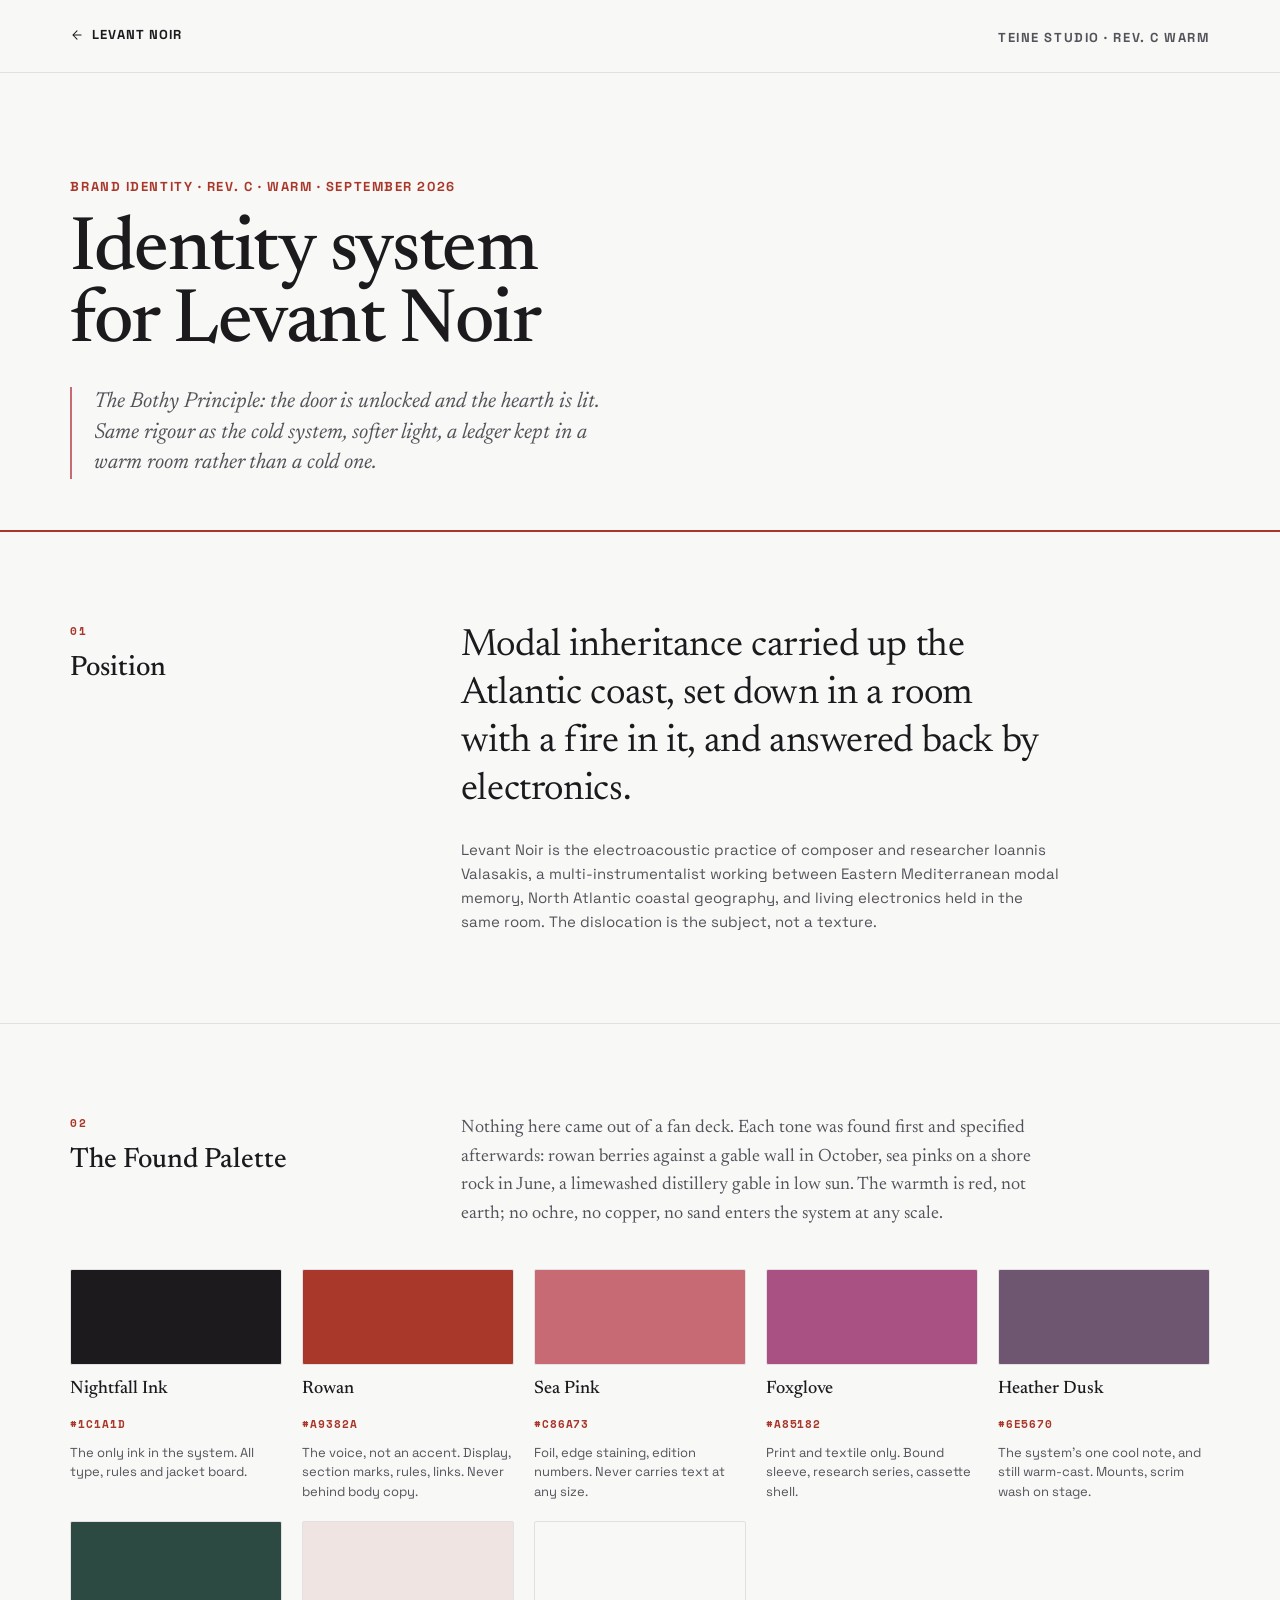
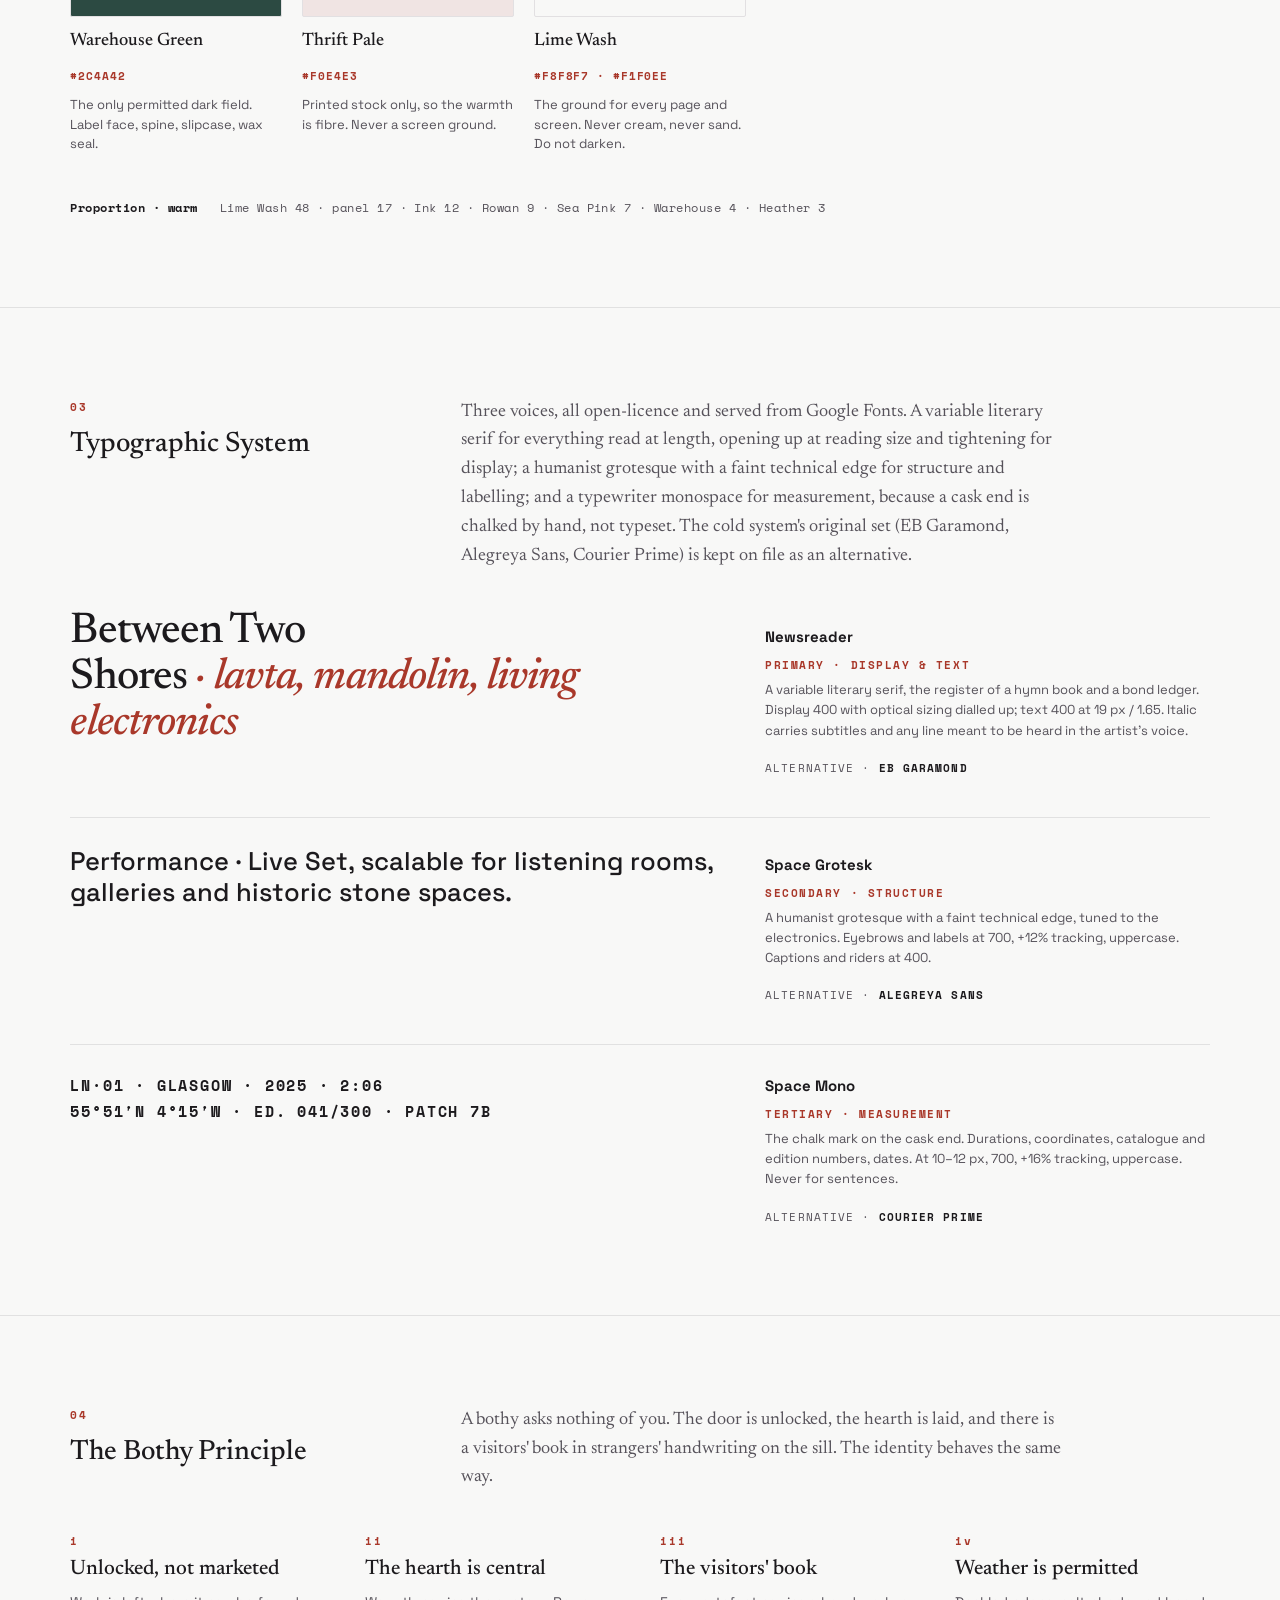
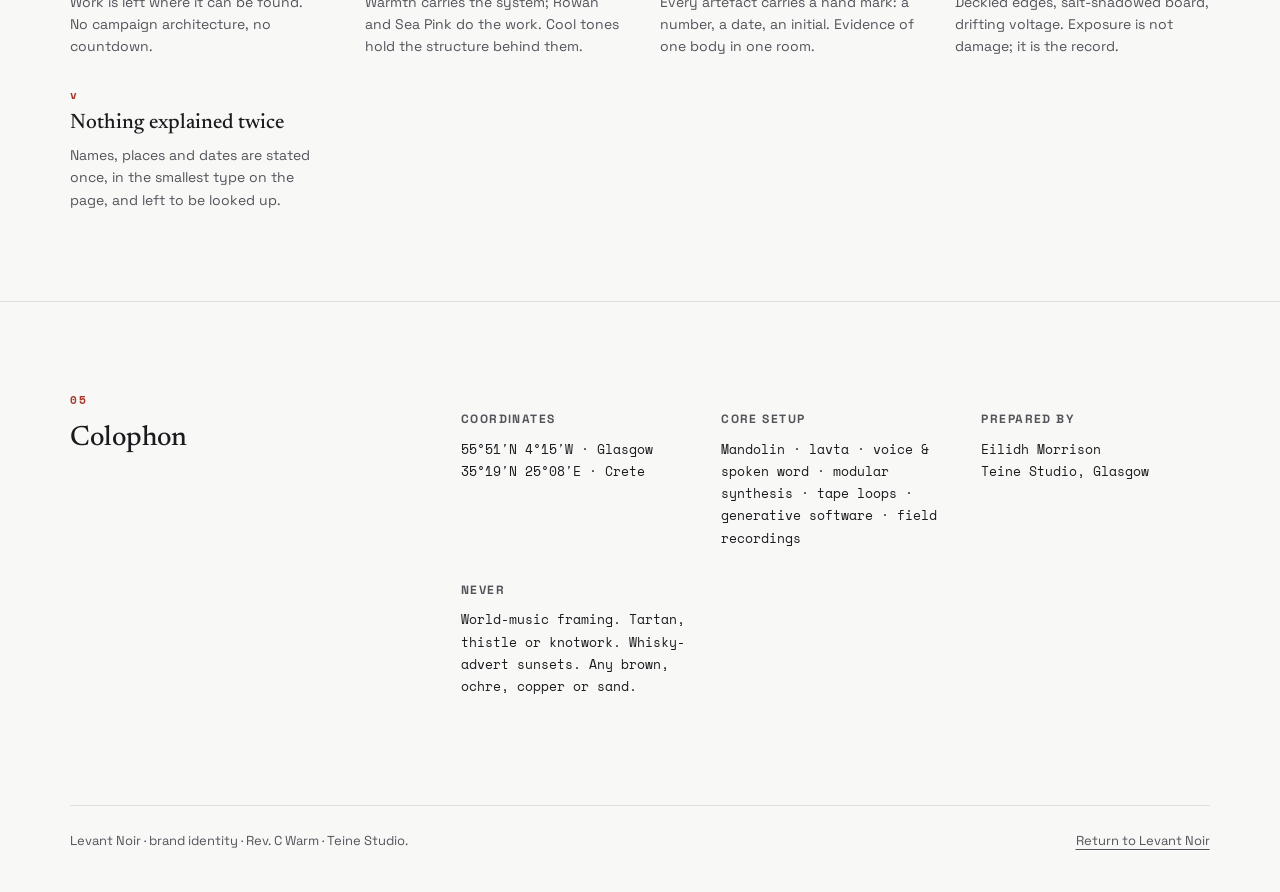
==== commit d9434a7e: "brand: new fonts primary, Rev. C originals as alternative Typography section names Newsreader / Spac" ====
--- a/brand.html
+++ b/brand.html
@@ -218,6 +218,15 @@
       line-height: 1.55;
       color: var(--muted);
     }
+    .type-note__alt {
+      font-family: var(--mono);
+      font-size: 11px;
+      letter-spacing: 0.1em;
+      text-transform: uppercase;
+      color: var(--muted);
+      margin-top: 12px;
+    }
+    .type-note__alt b { color: var(--ink); font-weight: 700; }
 
     /* Principles */
     .principles {
@@ -369,7 +378,7 @@
         <h2 id="type-heading">Typographic System</h2>
       </div>
       <div class="brand-section__body">
-        <p class="brand-lede">Three voices, all open-licence and served from Google Fonts. A variable literary serif for everything read at length, opening up at reading size and tightening for display; a humanist grotesque with a faint technical edge for structure and labelling; and a typewriter monospace for measurement, because a cask end is chalked by hand, not typeset.</p>
+        <p class="brand-lede">Three voices, all open-licence and served from Google Fonts. A variable literary serif for everything read at length, opening up at reading size and tightening for display; a humanist grotesque with a faint technical edge for structure and labelling; and a typewriter monospace for measurement, because a cask end is chalked by hand, not typeset. The cold system's original set (EB Garamond, Alegreya Sans, Courier Prime) is kept on file as an alternative.</p>
       </div>
 
       <div class="type-voices">
@@ -379,6 +388,7 @@
             <p class="type-note__name">Newsreader</p>
             <p class="type-note__role">Primary · Display &amp; Text</p>
             <p class="type-note__body">A variable literary serif, the register of a hymn book and a bond ledger. Display 400 with optical sizing dialled up; text 400 at 19 px / 1.65. Italic carries subtitles and any line meant to be heard in the artist's voice.</p>
+            <p class="type-note__alt">Alternative · <b>EB Garamond</b></p>
           </div>
         </div>
         <div class="type-voice">
@@ -387,6 +397,7 @@
             <p class="type-note__name">Space Grotesk</p>
             <p class="type-note__role">Secondary · Structure</p>
             <p class="type-note__body">A humanist grotesque with a faint technical edge, tuned to the electronics. Eyebrows and labels at 700, +12% tracking, uppercase. Captions and riders at 400.</p>
+            <p class="type-note__alt">Alternative · <b>Alegreya Sans</b></p>
           </div>
         </div>
         <div class="type-voice">
@@ -395,6 +406,7 @@
             <p class="type-note__name">Space Mono</p>
             <p class="type-note__role">Tertiary · Measurement</p>
             <p class="type-note__body">The chalk mark on the cask end. Durations, coordinates, catalogue and edition numbers, dates. At 10–12 px, 700, +16% tracking, uppercase. Never for sentences.</p>
+            <p class="type-note__alt">Alternative · <b>Courier Prime</b></p>
           </div>
         </div>
       </div>
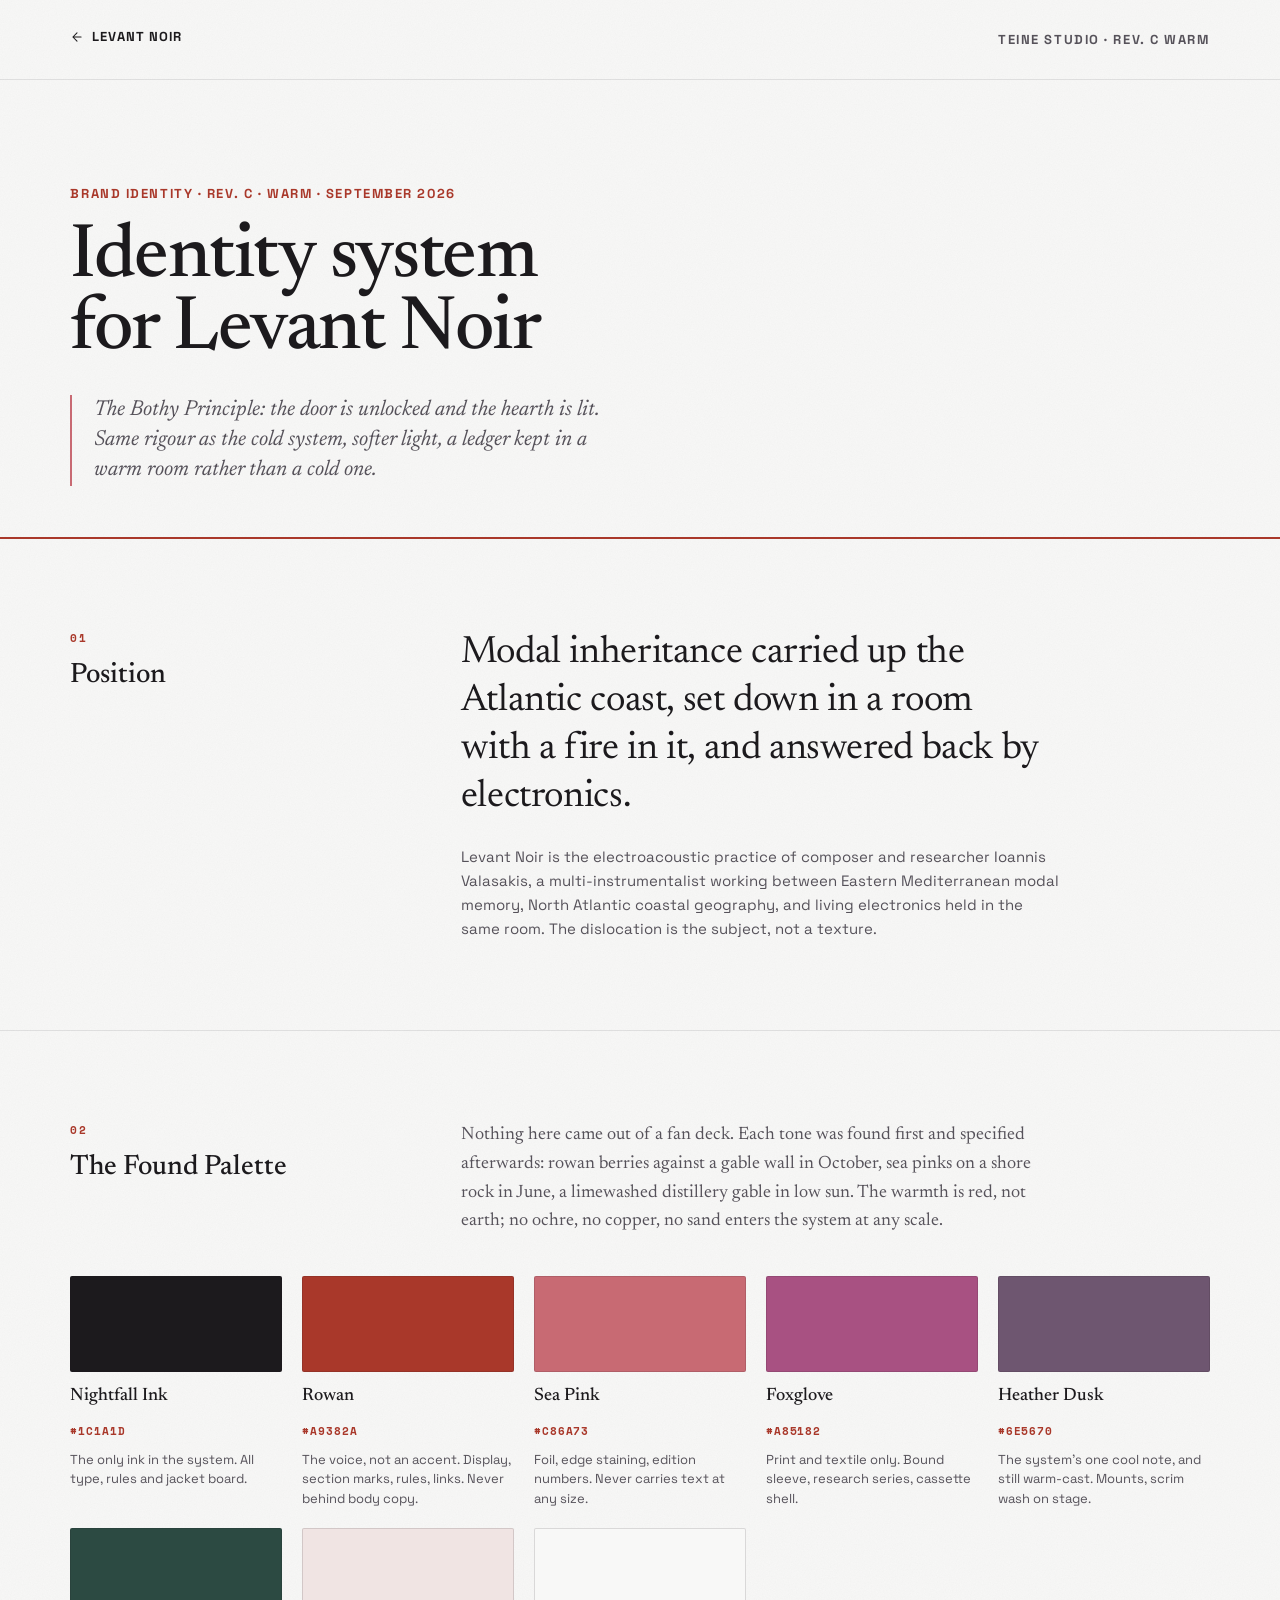
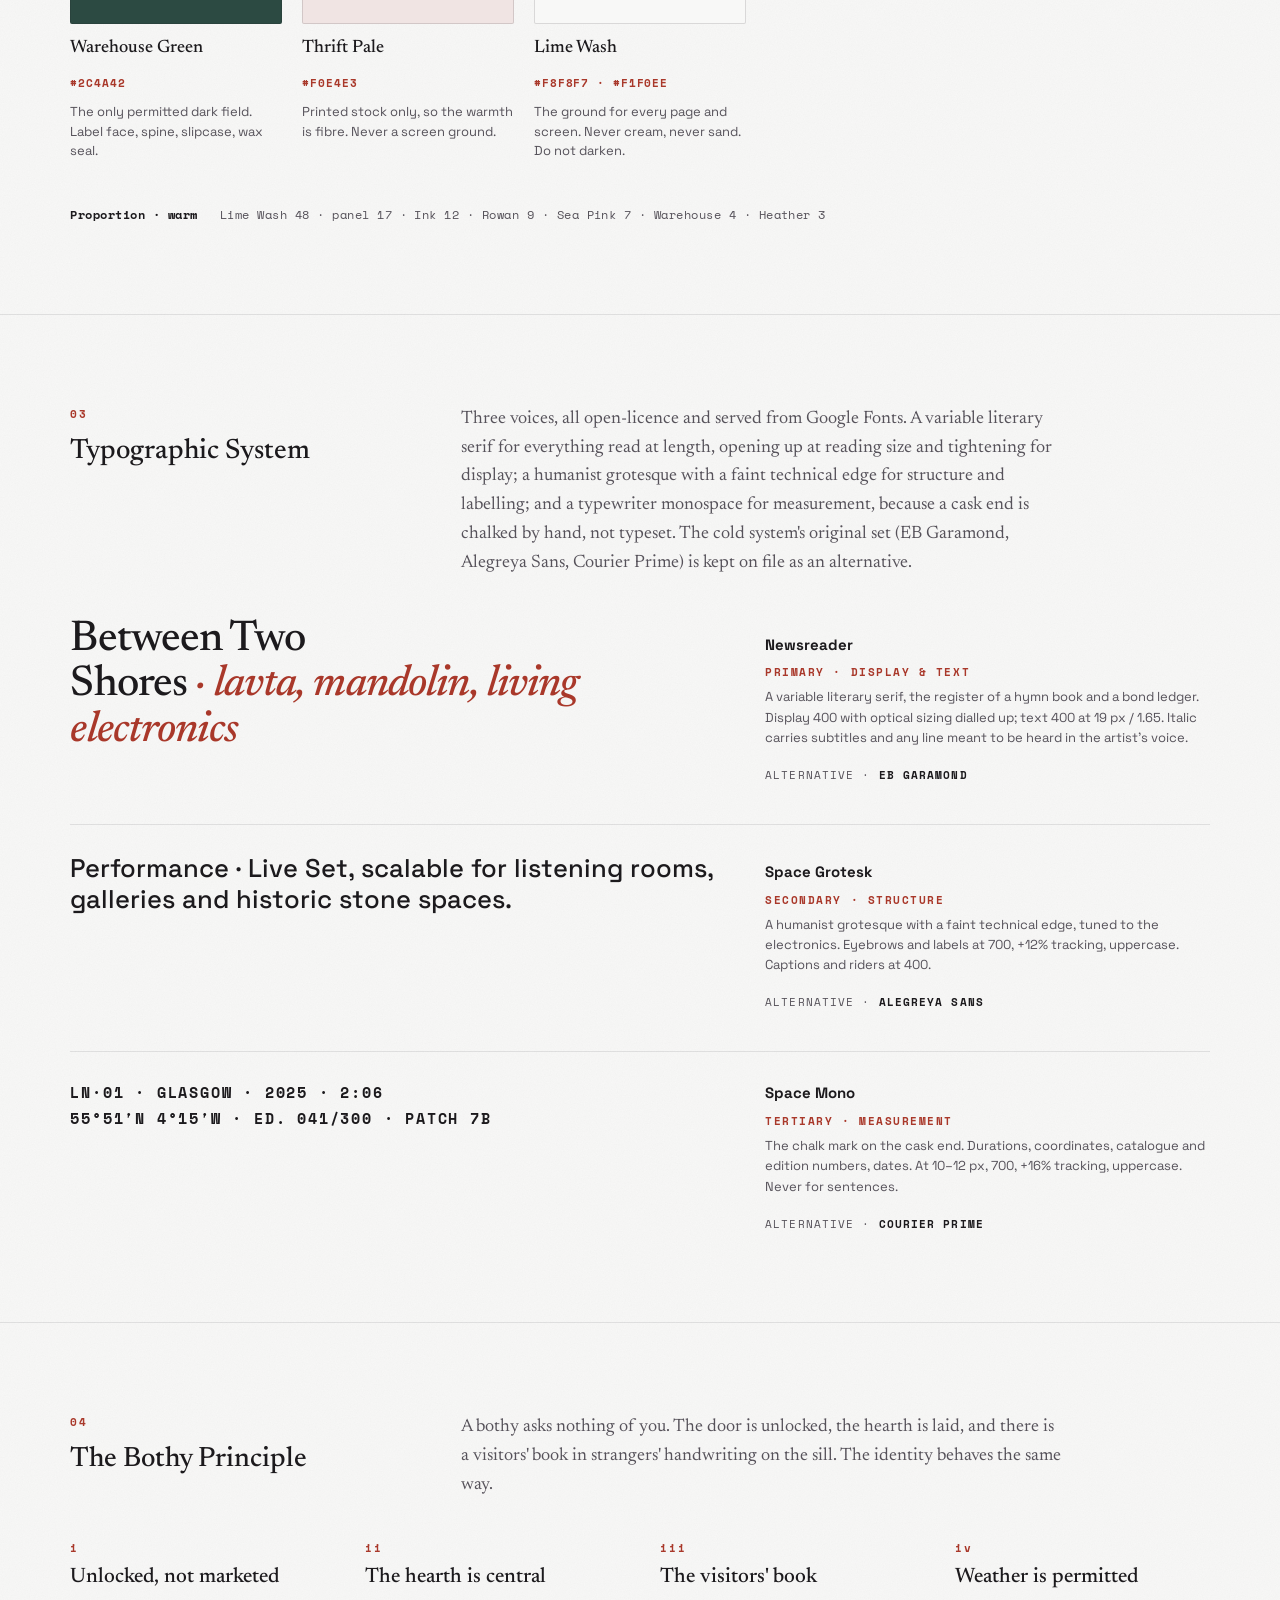
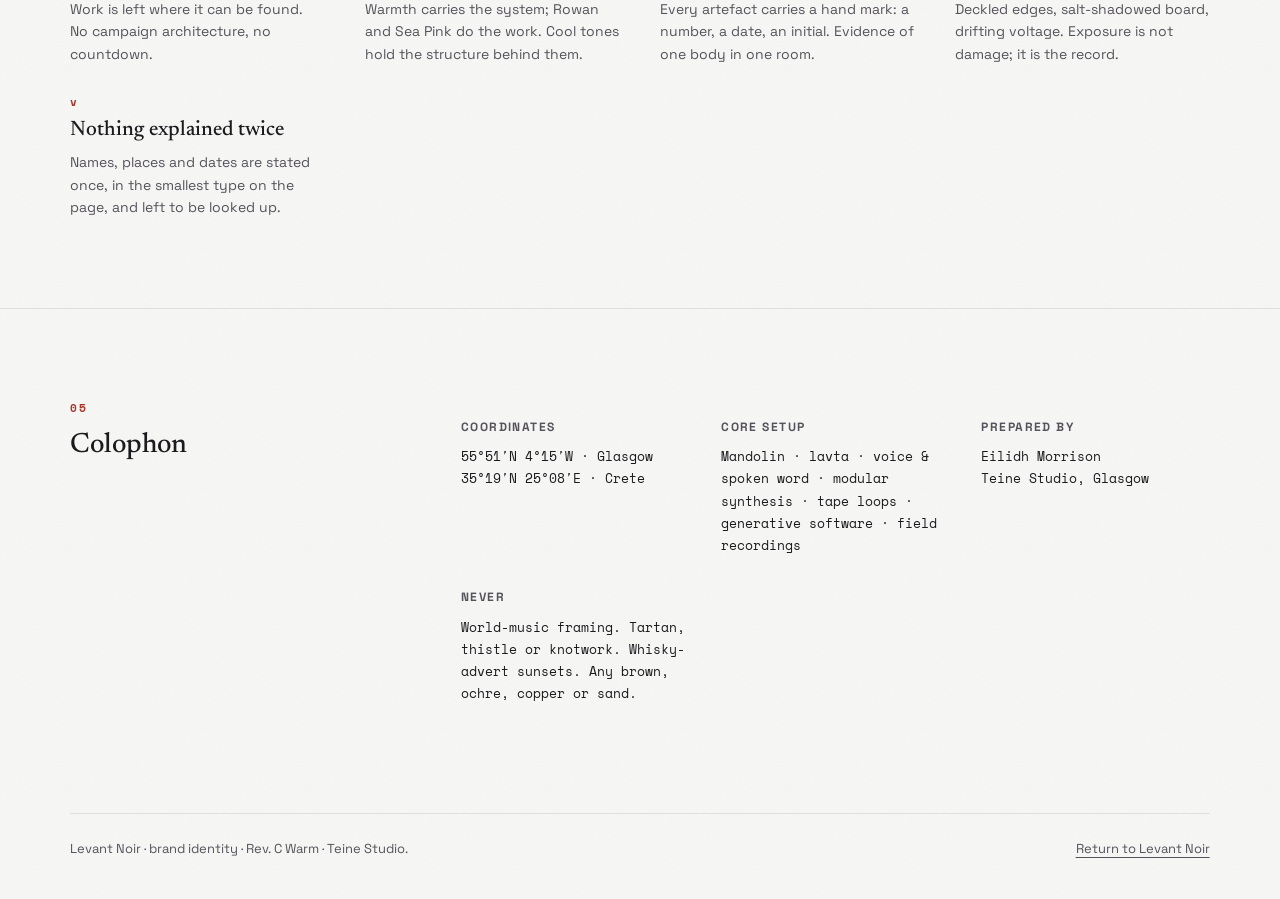
==== commit a0223859: "Apply the September design review: serif reading voice, shared container, compact bar - Type: Newsre" ====
--- a/brand.html
+++ b/brand.html
@@ -1,5 +1,5 @@
 <!DOCTYPE html>
-<html lang="en">
+<html lang="en-GB">
 <head>
   <meta charset="UTF-8">
   <meta name="viewport" content="width=device-width, initial-scale=1">
@@ -10,7 +10,7 @@
   <link rel="preconnect" href="https://fonts.googleapis.com">
   <link rel="preconnect" href="https://fonts.gstatic.com" crossorigin>
   <link rel="stylesheet" href="https://fonts.googleapis.com/css2?family=Newsreader:ital,opsz,wght@0,6..72,300;0,6..72,400;0,6..72,500;1,6..72,300;1,6..72,400&family=Space+Grotesk:wght@400;500;700&family=Space+Mono:wght@400;700&display=swap">
-  <link rel="stylesheet" href="css/site.css?v=5">
+  <link rel="stylesheet" href="css/site.css?v=9">
   <style>
     .page-brand {
       min-height: 100vh;
@@ -283,15 +283,18 @@
   </style>
 </head>
 <body class="page-brand">
+  <a class="skip" href="#main">Skip to content</a>
   <header class="brand-header">
-    <a class="brand-back" href="index.html#contact">
-      <svg width="14" height="14" viewBox="0 0 24 24" fill="none" stroke="currentColor" stroke-width="1.8" stroke-linecap="round" stroke-linejoin="round" aria-hidden="true"><path d="M19 12H5M12 19l-7-7 7-7"/></svg>
-      <span>Levant Noir</span>
-    </a>
+    <nav aria-label="Back">
+      <a class="brand-back" href="index.html">
+        <svg width="14" height="14" viewBox="0 0 24 24" fill="none" stroke="currentColor" stroke-width="1.8" stroke-linecap="round" stroke-linejoin="round" aria-hidden="true"><path d="M19 12H5M12 19l-7-7 7-7"/></svg>
+        <span>Levant Noir</span>
+      </a>
+    </nav>
     <span class="label">Teine Studio · Rev. C Warm</span>
   </header>
 
-  <main>
+  <main id="main">
     <div class="brand-hero">
       <p class="label" style="color: var(--rowan);">Brand Identity · Rev. C · Warm · September 2026</p>
       <h1 class="brand-hero__title">Identity system for Levant Noir</h1>
--- a/css/site.css
+++ b/css/site.css
@@ -16,7 +16,7 @@
   --sea-pink:   #c86a73; /* edge staining, edition numbers; never carries text */
   --heather:    #6e5670; /* the one cool note */
   --warehouse:  #2c4a42; /* the only permitted dark field (chrome / print) */
-  --rule:        #e2e0e2;
+  --rule:        rgba(28, 26, 29, 0.14);
   --rule-subtle: rgba(28, 26, 29, 0.10);
 
   /* On-image tones (hero type over the shore photograph) */
@@ -39,17 +39,39 @@
   --sans:  'Space Grotesk', 'Helvetica Neue', Arial, sans-serif;
   --mono:  'Space Mono', ui-monospace, 'Courier New', monospace;
   --gutter: clamp(24px, 5.5vw, 80px);
-  --measure: 66ch;
   --max-width: 1360px;
+  /* One box for everything that is not the hero photograph; the gutter sits inside it. */
+  --page: calc(var(--max-width) + 2 * var(--gutter));
+
+  /* Type scale. Newsreader carries every sentence; Space Grotesk labels; Space Mono measures. */
+  --fs-display:   clamp(4rem, 9.5vw, 8rem);
+  --fs-statement: clamp(1.75rem, 2.9vw, 2.5rem);
+  --fs-heading:   1.875rem;
+  --fs-subhead:   1.5rem;
+  --fs-body:      1.1875rem;
+  --fs-body-sm:   1rem;
+  --fs-caption:   0.875rem;
+  --fs-label:     0.8125rem;
+  --fs-mono:      0.6875rem;
+  --lh-display: 0.9;  --lh-statement: 1.25; --lh-heading: 1.15;
+  --lh-body: 1.6;     --lh-body-sm: 1.55;   --lh-caption: 1.5;
+  --measure: 64ch;      /* body */
+  --measure-sm: 56ch;   /* small body */
+  --track-label: 0.12em;
+
+  --bar: var(--on-image);   /* player progress: 8.8:1 on Warehouse */
 }
 
 * { box-sizing: border-box; }
-html { scroll-padding-top: 24px; }
+html { scroll-padding-top: 56px; }
 @media (prefers-reduced-motion: no-preference) { html { scroll-behavior: smooth; } }
 
 body {
   margin: 0;
-  background: var(--limewash);
+  /* The ground carries a baked grain tile (3.5% ink), so it reads as limewash and not as a screen. Panels stay flat. */
+  background-color: var(--limewash);
+  background-image: url("data:image/svg+xml;utf8,<svg xmlns='http://www.w3.org/2000/svg' width='240' height='240'><filter id='g'><feTurbulence type='fractalNoise' baseFrequency='0.85' numOctaves='2' stitchTiles='stitch'/><feColorMatrix values='0 0 0 0 0.11  0 0 0 0 0.10  0 0 0 0 0.11  0 0 0 0.035 0'/></filter><rect width='100%' height='100%' filter='url(%23g)'/></svg>");
+  background-repeat: repeat;
   color: var(--ink);
   font-family: var(--serif);
   font-size: 19px;
@@ -81,16 +103,46 @@
 }
 
 .label {
-  font-family: var(--sans); font-size: 13px; font-weight: 700;
-  letter-spacing: 0.12em; text-transform: uppercase; color: var(--muted);
-}
+  font-family: var(--sans); font-size: var(--fs-label); font-weight: 700;
+  letter-spacing: var(--track-label); text-transform: uppercase; color: var(--muted);
+}
+/* Captions speak in the serif italic; any date or duration inside one stays in mono (.tabular). */
 .meta, .note {
-  font-family: var(--sans); font-size: 13px; line-height: 1.5; color: var(--muted);
-  font-variant-numeric: tabular-nums;
-}
+  font-family: var(--serif); font-style: italic; font-size: var(--fs-caption); line-height: var(--lh-caption);
+  color: var(--ink-soft); font-variation-settings: 'opsz' 14;
+}
+.meta .tabular { font-family: var(--mono); font-style: normal; font-size: 0.75rem; letter-spacing: 0.04em; }
 .meta a { text-decoration: underline; text-underline-offset: 3px; }
-.body { font-family: var(--sans); font-size: 15px; line-height: 1.6; color: var(--ink-soft); max-width: var(--measure); }
-.wt { font-style: italic; color: var(--muted); }
+.body {
+  font-family: var(--serif); font-weight: 400; font-size: var(--fs-body); line-height: var(--lh-body);
+  color: var(--ink); font-variation-settings: 'opsz' 20; max-width: var(--measure);
+}
+.body a { text-decoration: underline; text-decoration-thickness: 1px; text-underline-offset: 4px; text-decoration-color: var(--rowan); }
+.wt { font-style: italic; color: var(--heather); }
+
+/* Small text links grow to a 29px target without moving the layout. */
+.hero__links a, .meta a, .list__row a, .footer a, .body a { display: inline-block; padding: 6px 0; margin: -6px 0; }
+
+/* The hand rule: one brush stroke, used in three places only (under "Listen first", above the quote,
+   above the footer). The path is a placeholder with the right proportions, to be replaced by a traced stroke. */
+.hand-rule {
+  display: block; width: 52px; height: 6px; color: var(--rowan);
+  background: currentColor;
+  -webkit-mask: url("data:image/svg+xml;utf8,<svg xmlns='http://www.w3.org/2000/svg' viewBox='0 0 52 6'><path d='M1.2 3.4c1.1-1.3 2.6-1.9 4.1-1.7 6.5.8 12.7 1.4 19.6 1.1 7.8-.3 15.2-.9 22.9-1.9 1.5-.2 2.7.2 3.4.9' fill='none' stroke='black' stroke-width='2.2' stroke-linecap='round'/></svg>") no-repeat center / contain;
+          mask: url("data:image/svg+xml;utf8,<svg xmlns='http://www.w3.org/2000/svg' viewBox='0 0 52 6'><path d='M1.2 3.4c1.1-1.3 2.6-1.9 4.1-1.7 6.5.8 12.7 1.4 19.6 1.1 7.8-.3 15.2-.9 22.9-1.9 1.5-.2 2.7.2 3.4.9' fill='none' stroke='black' stroke-width='2.2' stroke-linecap='round'/></svg>") no-repeat center / contain;
+}
+
+/* Compact bar: appears only once the hero has left the viewport (toggled in player.js). */
+.topbar {
+  position: fixed; top: 0; left: 0; right: 0; z-index: 45; height: 40px;
+  padding: 0 max(var(--gutter), calc((100% - var(--max-width)) / 2));
+  display: flex; align-items: center; justify-content: space-between; gap: 20px;
+  background: rgba(248, 248, 247, 0.92); border-bottom: 1px solid var(--rule-subtle);
+  font-family: var(--sans); font-size: 13px; font-weight: 500; letter-spacing: 0.08em; text-transform: uppercase;
+}
+.topbar[hidden] { display: none; }
+.topbar__links { display: flex; gap: 20px; }
+.topbar a { padding: 11px 0; display: inline-block; }
 
 /* Hero */
 .hero {
@@ -104,11 +156,13 @@
 .hero__picture, .hero__picture img {
   position: absolute; inset: 0; width: 100%; height: 100%;
 }
+/* The picture box itself is positioned, so without its own z-index it paints over the nav and takes every click. */
+.hero__picture { z-index: -2; pointer-events: none; }
 .hero__picture img { object-fit: cover; object-position: 50% 55%; z-index: -2; }
 .hero::before {
   content: ''; position: absolute; inset: 0; z-index: -1; pointer-events: none;
   background:
-    linear-gradient(to bottom, rgba(20, 18, 16, 0.52) 0%, rgba(20, 18, 16, 0.18) 28%, transparent 52%),
+    linear-gradient(to bottom, rgba(20, 18, 16, 0.60) 0%, rgba(20, 18, 16, 0.20) 28%, transparent 52%),
     linear-gradient(to top, rgba(20, 18, 16, 0.75) 0%, rgba(20, 18, 16, 0.28) 45%, transparent 72%);
 }
 .hero::after {
@@ -119,13 +173,15 @@
   display: flex; justify-content: space-between; align-items: baseline; gap: 20px;
   font-family: var(--sans); font-size: 13px; font-weight: 500; letter-spacing: 0.08em;
 }
+.hero__nav, .hero__name { width: 100%; max-width: var(--max-width); margin-left: auto; margin-right: auto; }
+.hero :focus-visible, .player :focus-visible { outline-color: var(--on-image); }
 .hero__site, .hero__links a {
   text-shadow: 0 1px 3px rgba(0, 0, 0, 0.45);
 }
 .hero__links { display: flex; gap: clamp(14px, 2.4vw, 28px); flex-wrap: wrap; justify-content: flex-end; }
 .hero__nav a:hover { color: var(--dark-accent); }
 .hero__name h1 {
-  font-size: clamp(64px, 9.5vw, 128px); line-height: 0.9; letter-spacing: -0.025em;
+  font-size: var(--fs-display); line-height: var(--lh-display); letter-spacing: -0.025em;
   font-variation-settings: 'opsz' 72;
   text-shadow: 0 2px 8px rgba(0, 0, 0, 0.35);
 }
@@ -138,6 +194,7 @@
 /* Sections */
 .sec {
   padding: 0 var(--gutter);
+  max-width: var(--page); margin-left: auto; margin-right: auto;
   margin-top: clamp(64px, 8vw, 112px);
   display: grid;
   grid-template-columns: repeat(12, minmax(0, 1fr));
@@ -147,17 +204,21 @@
 .sec__aside { grid-column: 1 / span 3; display: flex; flex-direction: column; gap: 12px; }
 .sec__main { grid-column: 6 / span 7; display: flex; flex-direction: column; gap: 24px; }
 .sec__side { grid-column: 10 / span 3; display: flex; flex-direction: column; gap: 12px; }
-.sec__title { font-size: 30px; font-variation-settings: 'opsz' 30; }
+.sec__title { font-size: var(--fs-heading); line-height: var(--lh-heading); font-variation-settings: 'opsz' 30; }
+/* The door to the full catalogue, under the Listening room heading. */
+.sec__more { font-family: var(--serif); font-size: var(--fs-body); line-height: 1.4; font-variation-settings: 'opsz' 20; padding-top: 8px; }
+.sec__more a { text-decoration: underline; text-decoration-thickness: 1px; text-underline-offset: 5px; text-decoration-color: var(--rowan); display: inline-block; padding: 6px 0; margin: -6px 0; }
 .sec__title--large { font-size: clamp(26px, 2.4vw, 34px); font-variation-settings: 'opsz' 34; }
 
 .statement {
   grid-column: 1 / span 7;
-  font-size: clamp(28px, 2.9vw, 42px); line-height: 1.25; font-weight: 400;
+  font-size: var(--fs-statement); line-height: var(--lh-statement); font-weight: 400;
   font-variation-settings: 'opsz' 40; letter-spacing: -0.01em; text-wrap: pretty;
 }
 .first { grid-column: 9 / span 4; display: flex; flex-direction: column; gap: 14px; padding-top: 10px; }
 .first__row { display: flex; align-items: center; gap: 14px; }
-.first__title { font-size: 24px; line-height: 1.1; }
+.first__title { font-size: var(--fs-subhead); line-height: 1.1; }
+.first__voice { font-family: var(--serif); font-style: italic; font-size: 1.0625rem; line-height: 1.45; color: var(--ink); }
 
 .play {
   width: 44px; height: 44px; flex: none; border-radius: 50%;
@@ -172,7 +233,7 @@
 .play:hover { border-color: var(--rust); color: var(--rust); transform: scale(1.05); }
 .play--accent { width: 52px; height: 52px; background: var(--rust); border-color: var(--rust); color: var(--paper); }
 .play--accent:hover { background: var(--rust-deep); border-color: var(--rust-deep); color: var(--paper); }
-.play--pending { border-style: dashed; border-color: #a49a8a; cursor: default; }
+.play--pending { border-style: dashed; border-color: rgba(28, 26, 29, 0.32); cursor: default; }
 
 /* Listening room */
 .tracks { grid-column: 4 / span 9; display: flex; flex-direction: column; border-bottom: 1px solid var(--rule-subtle); }
@@ -181,9 +242,9 @@
   padding: 22px 0; border-top: 1px solid var(--rule-subtle);
   transition: background 0.25s ease;
 }
-.track__idx { font-family: var(--mono); font-size: 11px; font-weight: 700; color: var(--muted); letter-spacing: 0.14em; text-transform: uppercase; padding-top: 15px; }
+.track__idx { font-family: var(--mono); font-size: var(--fs-mono); font-weight: 700; color: var(--muted); letter-spacing: 0.14em; text-transform: uppercase; padding-top: 15px; }
 .track__body { display: flex; flex-direction: column; gap: 6px; }
-.track__title { font-size: 24px; font-variation-settings: 'opsz' 24; display: inline-flex; align-items: center; }
+.track__title { font-size: var(--fs-subhead); font-variation-settings: 'opsz' 24; display: block; }
 .track-wave {
   display: none; align-items: flex-end; gap: 2px; height: 12px; margin-left: 10px; vertical-align: middle;
 }
@@ -199,21 +260,41 @@
   0% { height: 3px; }
   100% { height: 13px; }
 }
-.track__desc { font-family: var(--sans); font-size: 13.5px; line-height: 1.55; color: var(--ink-soft); }
+.track__desc {
+  font-family: var(--serif); font-weight: 400; font-size: var(--fs-body-sm); line-height: var(--lh-body-sm);
+  color: var(--ink); font-variation-settings: 'opsz' 16; max-width: var(--measure-sm);
+}
 .track__method { font-family: var(--mono); font-size: 12px; line-height: 1.55; color: var(--muted); padding-top: 6px; }
 .track__tech { font-family: var(--mono); font-size: 11.5px; line-height: 1.55; color: var(--muted); padding-top: 6px; }
-.track__tech summary { cursor: pointer; font-family: var(--sans); font-size: 11px; font-weight: 500; letter-spacing: 0.08em; text-transform: uppercase; color: var(--rust-deep); list-style: none; user-select: none; }
+/* The disclosure is a control, so it borrows the play button's ring: a small ringed plus and a plain
+   underlined label in ink. Open, the plus turns to a cross. */
+.track__tech summary {
+  display: inline-flex; align-items: center; gap: 10px; padding: 4px 0; cursor: pointer; list-style: none;
+  font-family: var(--sans); font-size: 13px; font-weight: 500; letter-spacing: 0.01em; line-height: 1.3; color: var(--ink);
+}
 .track__tech summary::-webkit-details-marker { display: none; }
-.track__tech summary::before { content: '+ '; font-family: var(--mono); }
-.track__tech[open] summary::before { content: '− '; }
-.track__tech p { margin-top: 6px; }
-.track__meta { font-family: var(--mono); font-size: 11px; font-weight: 700; letter-spacing: 0.1em; text-transform: uppercase; color: var(--muted); text-align: right; font-variant-numeric: tabular-nums; padding-top: 8px; white-space: nowrap; }
+.track__tech summary::before {
+  content: '+'; flex: none; width: 24px; height: 24px; border-radius: 50%; border: 1.5px solid var(--ink);
+  display: grid; place-items: center; font-family: var(--mono); font-size: 14px; line-height: 1; padding-bottom: 1px;
+  transition: transform 0.25s ease, background 0.25s ease, border-color 0.25s ease, color 0.25s ease;
+}
+.track__tech summary span { text-decoration: underline; text-decoration-thickness: 1px; text-underline-offset: 4px; text-decoration-color: rgba(28, 26, 29, 0.3); transition: text-decoration-color 0.25s ease; }
+.track__tech summary:hover { color: var(--rowan-deep); }
+.track__tech summary:hover::before { background: var(--rowan); border-color: var(--rowan); color: var(--limewash); }
+.track__tech summary:hover span { text-decoration-color: currentColor; }
+.track__tech[open] .when-closed, .track__tech:not([open]) .when-open { display: none; }
+.track__tech[open] summary::before { transform: rotate(45deg); background: var(--ink); color: var(--limewash); }
+.track__tech[open] summary:hover::before { background: var(--rowan); }
+.track__tech[open] > :not(summary) { animation: notes-in 0.3s ease both; }
+@keyframes notes-in { from { opacity: 0; transform: translateY(-4px); } }
+.track__tech p { margin-top: 10px; color: var(--warehouse); }
+.track__meta { font-family: var(--mono); font-size: var(--fs-mono); font-weight: 700; letter-spacing: 0.1em; text-transform: uppercase; color: var(--muted); text-align: right; font-variant-numeric: tabular-nums; padding-top: 8px; white-space: nowrap; }
 .track.is-playing .track__title { color: var(--rust); }
 
 /* Performance */
 .figure { grid-column: 1 / span 4; margin: 0; position: relative; }
 .figure img { display: block; width: 100%; height: auto; }
-.figure figcaption { margin-top: 10px; }
+.figure figcaption { margin-top: 10px; color: var(--warehouse); }
 .list { display: flex; flex-direction: column; border-bottom: 1px solid var(--rule-subtle); }
 .list__row { display: flex; justify-content: space-between; align-items: baseline; gap: 24px; padding: 14px 0; border-top: 1px solid var(--rule-subtle); font-size: 20px; }
 
@@ -239,35 +320,31 @@
   grid-column: 6 / span 7; display: flex; flex-direction: column; gap: 28px;
   padding-left: 26px; border-left: 2px solid var(--sea-pink);
 }
-/* A held silence is a single Rowan rule above the quote. */
+/* A held silence is the hand rule above the quote. */
 .chamber__quote {
+  margin: 0;
   font-size: clamp(22px, 2.3vw, 32px); line-height: 1.35; font-weight: 400;
   color: var(--ink); font-style: italic; letter-spacing: -0.01em;
 }
-.chamber__quote::before {
-  content: ''; display: block; width: 48px; height: 2px;
-  background: var(--rowan); margin-bottom: 22px;
-}
+.chamber__lead > .hand-rule { margin-bottom: -6px; }
 .chamber__meta {
   display: flex; align-items: center; gap: 14px;
-  font-family: var(--mono); font-size: 11px; font-weight: 700; letter-spacing: 0.14em;
-  color: var(--rowan); text-transform: uppercase;
+  font-family: var(--mono); font-size: var(--fs-mono); font-weight: 700; letter-spacing: 0.14em;
+  color: var(--muted); text-transform: uppercase;
 }
 .chamber__body {
-  font-family: var(--sans); font-size: 15px; line-height: 1.65;
-  color: var(--muted); max-width: 56ch;
+  font-family: var(--serif); font-weight: 400; font-size: var(--fs-body-sm); line-height: var(--lh-body-sm);
+  color: var(--ink); font-variation-settings: 'opsz' 16; max-width: var(--measure-sm);
 }
 .chamber__action { display: flex; align-items: center; gap: 24px; padding-top: 10px; }
+/* Red is kept for sound and invitation, so the way to the texts is a serif link with a Rowan underline. */
 .chamber__btn {
-  display: inline-flex; align-items: center; gap: 12px;
-  padding: 14px 22px; background: var(--rowan); color: var(--limewash);
-  font-family: var(--sans); font-size: 14px; font-weight: 700; letter-spacing: 0.04em;
-  border-radius: 2px; transition: all 0.25s ease;
-}
-.chamber__btn:hover {
-  background: var(--rowan-deep); color: var(--limewash);
-  transform: translateY(-1px); box-shadow: 0 4px 16px var(--copper-glow);
-}
+  display: inline-flex; align-items: center; gap: 12px; padding: 6px 0;
+  font-family: var(--serif); font-size: 1.125rem; font-weight: 400; color: var(--ink);
+  text-decoration: underline; text-decoration-thickness: 1px; text-decoration-color: var(--rowan); text-underline-offset: 5px;
+  transition: color 0.25s ease;
+}
+.chamber__btn:hover { color: var(--rowan-deep); }
 
 /* Primary action: Rowan fill, the system's one loud button */
 .button {
@@ -281,7 +358,7 @@
 
 /* About */
 .bio { grid-column: 4 / span 8; display: flex; flex-direction: column; gap: 18px; max-width: 68ch; }
-.bio p { font-size: clamp(17px, 1.25vw, 19.5px); line-height: 1.65; font-weight: 300; color: var(--ink-soft); }
+.bio p { font-size: var(--fs-body); line-height: var(--lh-body); font-weight: 400; color: var(--ink); font-variation-settings: 'opsz' 20; max-width: var(--measure); }
 
 /* Enquiries */
 .contact__content {
@@ -292,9 +369,11 @@
   width: 100%;
 }
 .contact__intro {
-  font-family: var(--sans);
-  font-size: 17px;
-  line-height: 1.6;
+  font-family: var(--serif);
+  font-weight: 400;
+  font-size: var(--fs-body);
+  line-height: var(--lh-body);
+  font-variation-settings: 'opsz' 20;
   color: var(--ink);
   margin-bottom: 24px;
   max-width: var(--measure);
@@ -321,7 +400,7 @@
   text-decoration: underline;
   text-decoration-thickness: 1px;
   text-underline-offset: 4px;
-  text-decoration-color: var(--rule);
+  text-decoration-color: var(--rowan);
   overflow-wrap: break-word;
   word-break: break-word;
 }
@@ -329,16 +408,22 @@
 .enq:nth-last-child(-n+2) { border-bottom: 1px solid var(--rule-subtle); }
 
 .footer {
-  margin: clamp(64px, 8vw, 112px) var(--gutter) 40px;
+  max-width: var(--max-width);
+  margin: clamp(64px, 8vw, 112px) max(var(--gutter), calc((100% - var(--max-width)) / 2)) 40px;
   display: flex; justify-content: space-between; flex-wrap: wrap; gap: 8px 32px;
   font-family: var(--sans); font-size: 13px; color: var(--muted);
   border-top: 1px solid var(--rule-subtle);
   padding-top: 24px;
 }
+.footer a { text-decoration: underline; text-underline-offset: 3px; }
+/* Where the hand rule closes the page it replaces the hairline. */
+.footer:has(.hand-rule) { border-top: 0; padding-top: 0; }
+.footer .hand-rule { flex: 0 0 52px; margin: 0 calc(100% - 52px) 18px 0; }
 
 /* Persistent player */
 .player {
-  position: fixed; left: var(--gutter); right: var(--gutter); bottom: 20px; z-index: 40;
+  position: fixed; bottom: 20px; z-index: 40;
+  left: max(var(--gutter), calc((100% - var(--max-width)) / 2)); right: max(var(--gutter), calc((100% - var(--max-width)) / 2));
   display: flex; align-items: center; gap: 16px;
   padding: 10px 18px 10px 12px;
   background: rgba(44, 74, 66, 0.94);
@@ -347,8 +432,6 @@
   border: 1px solid rgba(255, 255, 255, 0.10);
   font-family: var(--sans); font-size: 13px;
   box-shadow: 0 16px 36px rgba(0, 0, 0, 0.28), inset 0 1px 0 rgba(255, 255, 255, 0.08);
-  backdrop-filter: blur(20px);
-  -webkit-backdrop-filter: blur(20px);
 }
 .player[hidden] { display: none; }
 .player__toggle, .player__stop {
@@ -360,34 +443,38 @@
 .player.is-paused .player__toggle .icon-play { display: block; }
 .player.is-paused .player__toggle .icon-pause { display: none; }
 .player__title { flex: 0 1 auto; white-space: nowrap; overflow: hidden; text-overflow: ellipsis; }
-.player__time { flex: none; font-variant-numeric: tabular-nums; color: var(--dark-muted); }
-.player__progress { flex: 1 1 80px; height: 1px; background: rgba(245, 243, 241, 0.28); position: relative; }
-.player__bar { position: absolute; left: 0; top: -1px; height: 3px; width: 0%; background: var(--rowan); }
+.player__time { flex: none; font-family: var(--mono); font-size: 0.75rem; color: var(--dark-muted); }
+.player__progress { flex: 1 1 80px; height: 2px; background: rgba(245, 243, 241, 0.22); position: relative; }
+.player__bar { position: absolute; left: 0; top: 0; height: 2px; width: 0%; background: var(--bar); }
+/* The visible line is the bar above; the range input lies over it, unseen, for pointer and keyboard seeking. */
+.player__seek { position: absolute; left: 0; top: -14px; width: 100%; height: 29px; margin: 0; opacity: 0; cursor: pointer; }
+.player__seek:disabled { cursor: default; }
+.player__progress:has(.player__seek:focus-visible) { outline: 2px solid var(--on-image); outline-offset: 10px; border-radius: 2px; }
 .player__link { flex: none; color: var(--dark-muted); text-decoration: underline; text-underline-offset: 3px; }
 .player__link:hover { color: var(--dark-ink); }
 .player__stop { flex: none; padding: 6px 12px; border-radius: 999px; border: 1px solid rgba(239, 233, 221, 0.35); }
 .player__stop:hover { border-color: var(--dark-ink); }
 .player.is-failed .player__progress, .player.is-failed .player__time, .player.is-failed .player__toggle { display: none; }
 .player.is-failed .player__title { white-space: normal; flex: 1 1 auto; max-width: none; }
-.player.is-failed .player__link { display: inline; color: var(--dark-ink); }
+.player.is-failed .player__link { display: none; }
 .player.is-failed { border-radius: 20px; }
-.sc-host { position: absolute; width: 1px; height: 1px; overflow: hidden; left: -9999px; top: 0; }
-.sc-host iframe { width: 300px; height: 80px; border: 0; }
 
 /* Phone and small tablet */
 @media (max-width: 899px) {
   .sec, .wudd { display: flex; flex-direction: column; gap: 20px; }
-  .statement { font-size: clamp(26px, 6.8vw, 34px); }
-  .first { padding-top: 8px; }
+  .statement { font-size: clamp(26px, 6.8vw, 34px); margin-top: 8px; }
+  /* On the phone the sound comes before the words. */
+  .first { order: -1; padding-top: 0; }
+  .topbar__links li:not(.topbar__contact) { display: none; }
   .sec__aside, .sec__main, .sec__side, .figure, .tracks, .essays, .bio, .contact__content, .enquiries { width: 100%; min-width: 0; }
-  .sec__title { font-size: 26px; }
+  .sec__title { font-size: 1.625rem; }
   .chamber__grid { display: flex; flex-direction: column; gap: 24px; }
   .chamber__aside, .chamber__lead { width: 100%; }
-  .track { grid-template-columns: 28px 44px 1fr; gap: 12px 14px; }
+  .track { grid-template-columns: 44px 44px 1fr; gap: 12px 14px; }
   .track__desc { grid-column: 3; }
   .track__method, .track__tech { grid-column: 3; padding-top: 0; }
   .track__meta { grid-column: 3; text-align: left; padding-top: 0; white-space: normal; }
-  .figure img { max-height: 420px; object-fit: cover; }
+  .figure img { max-height: 480px; object-fit: contain; object-position: left center; }
   .contact__content { width: 100%; min-width: 0; }
   .enquiries { display: flex; flex-direction: column; width: 100%; }
   .enq { font-size: 19px; width: 100%; }
@@ -398,13 +485,13 @@
   .player__link { display: none; }
 }
 @media (max-width: 480px) {
-  .hero__site { display: none; }
-  .hero__nav { justify-content: flex-start; }
-  .hero__links { justify-content: flex-start; gap: 14px; font-size: 13px; }
+  /* The name stays; the links wrap beneath it in tidy rows. */
+  .hero__nav { flex-direction: column; align-items: flex-start; gap: 10px; }
+  .hero__links { justify-content: flex-start; gap: 10px 16px; font-size: 13px; max-width: 19em; }
   .hero__picture img { object-position: 30% 55%; }
   .hero::before {
     background:
-      linear-gradient(to bottom, rgba(20, 18, 16, 0.5) 0%, rgba(20, 18, 16, 0.15) 26%, transparent 48%),
+      linear-gradient(to bottom, rgba(20, 18, 16, 0.60) 0%, rgba(20, 18, 16, 0.18) 26%, transparent 48%),
       linear-gradient(to top, rgba(20, 18, 16, 0.72) 0%, rgba(20, 18, 16, 0.25) 50%, transparent 72%);
   }
   .player__title { max-width: 38vw; }
@@ -412,11 +499,16 @@
 
 @media (prefers-reduced-motion: reduce) {
   html { scroll-behavior: auto; }
+  .wave-bar { animation: none; height: 8px; }
+  .play, .chamber__btn, .button { transition: none; }
+  .play:hover, .chamber__btn:hover, .button:hover { transform: none; }
+  .track__tech summary::before { transition: none; }
+  .track__tech[open] > :not(summary) { animation: none; }
 }
 
 @media print {
   .hero { height: auto; color: var(--ink); padding: 0 0 24px; }
-  .hero__picture, .hero::before, .hero::after, .player, .sc-host, .skip, .play { display: none; }
+  .hero__picture, .hero::before, .hero::after, .player, .topbar, .skip, .play { display: none; }
   .hero__nav { display: none; }
   .sec, .wudd { display: block; margin-top: 32px; padding: 0; }
   .wudd { background: transparent; color: var(--ink); }
